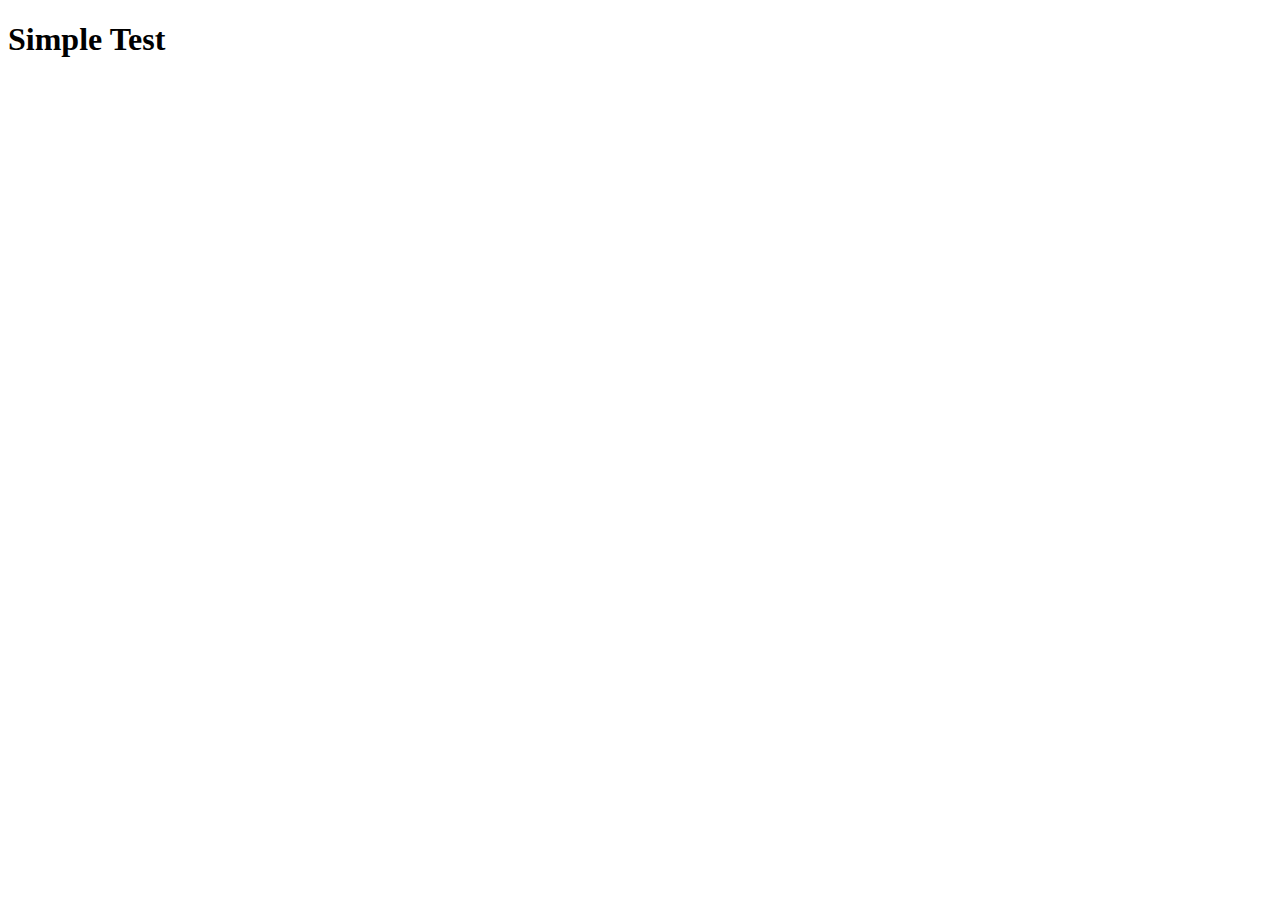
==== index.html @ 871b7805 "first commit test" ====
<!DOCTYPE html>
<html lang="en">

<head>
    <meta charset="UTF-8">
    <meta http-equiv="X-UA-Compatible" content="IE=edge">
    <meta name="viewport" content="width=device-width, initial-scale=1.0">
    <title>Home-Yu-Der Su</title>
</head>

<body>
    <h1>Simple Test</h1>
</body>

</html>
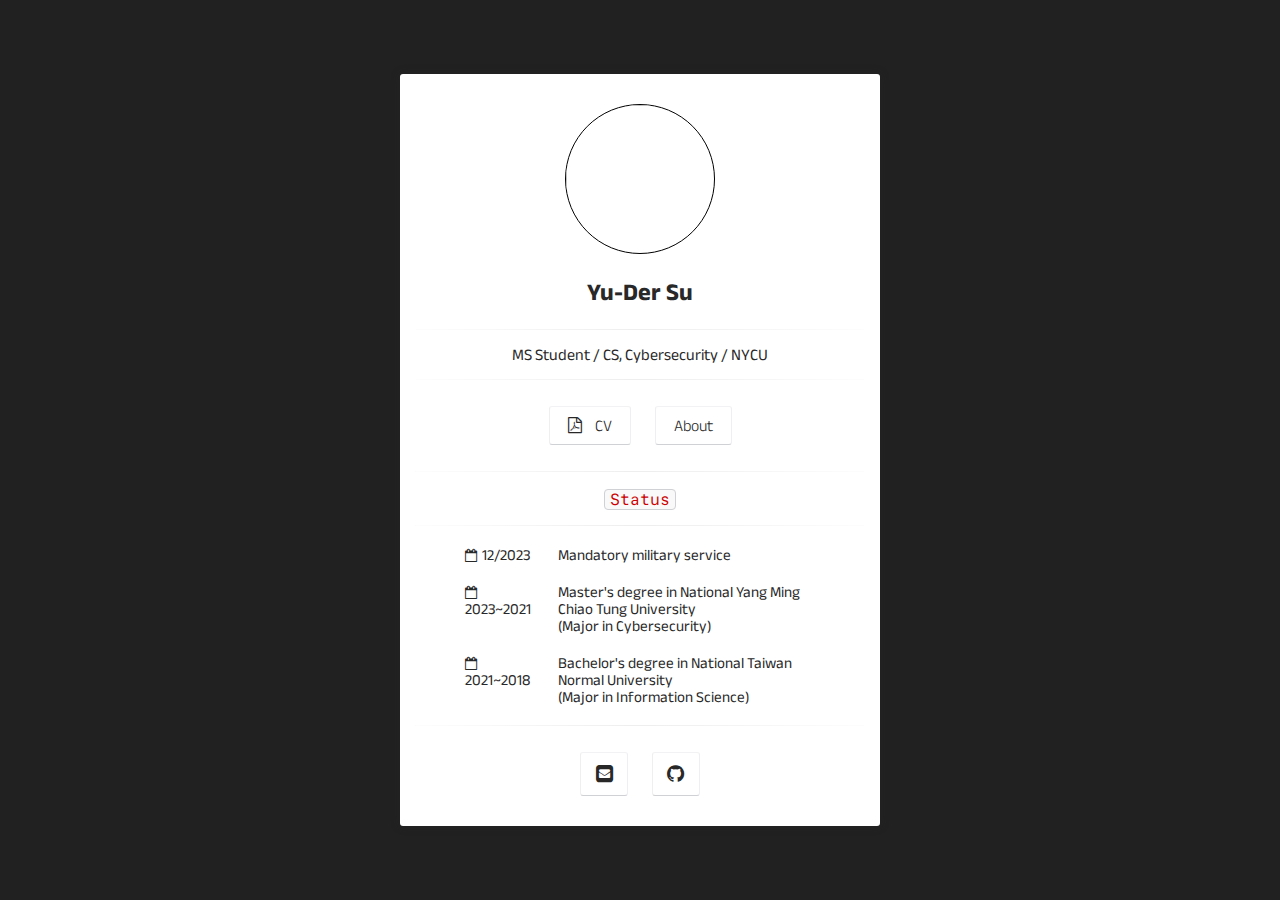
==== commit c71a4a44: "v0.1" ====
--- a/index.html
+++ b/index.html
@@ -1,15 +1,105 @@
 <!DOCTYPE html>
-<html lang="en">
+<html class="js no-touchevents cssanimations csstransitions" style="">
+<head>
+  <meta charset="UTF-8">
+  <meta content="text/html; charset=UTF-8" http-equiv="Content-Type">
+  <meta http-equiv="X-UA-Compatible" content="IE=edge,chrome=1">
+  <title>Yu-Der Su</title>
+  <meta name="description" content="MS Student / CS, Cybersecurity / NYCU">
+  <!-- Handheld --> 
+  <meta name="HandheldFriendly" content="True">
+  <meta name="MobileOptimized" content="320">
+  <meta name="viewport" content="width=device-width, initial-scale=1.0">
+  <!-- CSS --> 
+  <link rel="stylesheet" href="statics/main.css">
+  <link rel="stylesheet" href="https://cdnjs.cloudflare.com/ajax/libs/font-awesome/4.7.0/css/font-awesome.min.css">
+  <!-- Background Image --> 
+  <!-- Post Feature Image --> 
+  <style id="fit-vids-style">.fluid-width-video-wrapper{width:100%;position:relative;padding:0;}.fluid-width-video-wrapper iframe,.fluid-width-video-wrapper object,.fluid-width-video-wrapper embed {position:absolute;top:0;left:0;width:100%;height:100%;}</style>
+  
+</head>
+<body>
+	<header class="header flex" role="banner">
+		<div class="mycontainer home">
+			<div class="row">
+				<a href="https://vbscript055246.github.io/"> <img src="statics/photo.png" class="img-circle zoombtn"> </a> 
+				<h3 class="title">
+					<a class="zoombtn" href="https://vbscript055246.github.io/">
+						<p style="font-size:1.5rem;font-weight:700">Yu-Der Su</p>
+					</a>
+				</h3>
+				<hr class="hr-line">
+				<h3 class="title">
+					<a><p style="font-size:1rem;font-weight:400">MS Student / CS, Cybersecurity / NYCU</p></a>
+				</h3>
+				<hr class="hr-line">
+				<h3 class="title">
+					<a class="btn zoombtn" href="#" id="cv" style="font-size:16px;">
+						<i class="fa fa-file-pdf-o" style="margin-right: 10px;"></i> CV 
+					</a>
+					<a class="btn zoombtn" href="https://vbscript055246.github.io/about" style="font-size:16px;"> About </a> 
+				</h3>
+				<hr class="hr-line">
+				<h3 class="title"> <code style="font-size:1.0rem;font-weight:400;color:#CC0000">Status</code> </h3>
+				<hr class="hr-line">
+				<h3 class="title" style="display:block">
+					<div class="row-home">
+						<div class="col-xs-12 col-sm-3 col-md-3 col-lg-3">
+							<i class="fa fa-calendar-o" aria-hidden="true" style="font-size:13px;margin-right:5px;"></i>12/2023
+						</div>
+						<div class="col-xs-12 col-sm-9 col-md-9 col-lg-9" style="word-wrap: break-word;">
+							Mandatory military service
+						</div>
+					</div>
+					<div class="row-home">
+						<div class="col-xs-12 col-sm-3 col-md-3 col-lg-3">
+							<i class="fa fa-calendar-o" aria-hidden="true" style="font-size:13px;margin-right:5px;"></i>2023~2021
+						</div>
+						<div class="col-xs-12 col-sm-9 col-md-9 col-lg-9" style="word-wrap: break-word;">
+							Master's degree in National Yang Ming Chiao Tung University<br>(Major in Cybersecurity)
+						</div>
+					</div>
+					<div class="row-home">
+						<div class="col-xs-12 col-sm-3 col-md-3 col-lg-3">
+							<i class="fa fa-calendar-o" aria-hidden="true" style="font-size:13px;margin-right:5px;"></i>2021~2018
+						</div>
+						<div class="col-xs-12 col-sm-9 col-md-9 col-lg-9" style="word-wrap: break-word;">
+							Bachelor's degree in National Taiwan Normal University<br>(Major in Information Science)
+						</div>
+					</div>
 
-<head>
-    <meta charset="UTF-8">
-    <meta http-equiv="X-UA-Compatible" content="IE=edge">
-    <meta name="viewport" content="width=device-width, initial-scale=1.0">
-    <title>Home-Yu-Der Su</title>
-</head>
+				</h3>
+				<hr class="hr-line">
+				<h3 class="title" style="font-size:20px;">
+					<a class="social-btn" href="mailto:vbscript055246@gmail.com" target="_blank" rel="noopener noreferrer">
+						<i class="fa fa-fw fa-envelope-square"></i>
+					</a>
+					<a class="social-btn" href="https://github.com/vbscript055246" target="_blank" rel="noopener noreferrer">
+						<i class="fa fa-fw fa-github"></i>
+					</a>
+				</h3>
+			</div>
+		</div>
+	</header>
+	
+	<!-- JS -->
+	<script src="https://code.jquery.com/jquery-1.12.0.min.js"></script>
+	<script src="https://cdnjs.cloudflare.com/ajax/libs/magnific-popup.js/1.1.0/jquery.magnific-popup.min.js"></script>
+	<script src="statics/jquery.dlmenu.min.js"></script>
+	<script src="statics/jquery.goup.min.js"></script>
+	<script src="statics/jquery.fitvid.min.js"></script>
+	<script src="statics/scripts.js"></script>
+	
+	<script type="text/javascript"> 
+		document.getElementById('cv').addEventListener("click", function() {
+			//TODO PDF reader
+		});
+	</script>
 
-<body>
-    <h1>Simple Test</h1>
+	<div style="display: none; position: fixed; width: 40px; height: 40px; background: rgb(255, 255, 255); cursor: pointer; bottom: 10px; right: 20px; border-radius: 0px;" class="goup-container" title="">
+	
+	<div class="goup-arrow" style="width: 0px; height: 0px; margin: 0px auto; padding-top: 13px; border-style: solid; border-width: 0px 10px 10px; border-color: transparent transparent rgb(0, 0, 0);"></div>
+	</div>
 </body>
+</html>
 
-</html>--- a/statics/main.css
+++ b/statics/main.css
@@ -0,0 +1,15 @@
+@import url("https://fonts.googleapis.com/css2?family=Anek+Latin:wght@300;400;500;600;700;800&display=swap");@import url("https://fonts.googleapis.com/css2?family=Titillium+Web&display=swap");@import url("https://fonts.googleapis.com/css2?family=Barlow&display=swap");@import url("https://fonts.googleapis.com/css2?family=Kdam+Thmor+Pro&display=swap");@import url("https://fonts.googleapis.com/css2?family=Bitter&display=swap");/*! normalize.css v4.0.0 | MIT License | github.com/necolas/normalize.css */html{-ms-text-size-adjust:100%;-webkit-text-size-adjust:100%}body{margin:0}article,aside,details,figcaption,figure,footer,header,main,menu,nav,section,summary{display:block}audio,canvas,progress,video{display:inline-block}audio:not([controls]){display:none;height:0}progress{vertical-align:baseline}template,[hidden]{display:none}a{background-color:transparent}a:active,a:hover,a:focus{outline-width:0}abbr[title]{border-bottom:none;text-decoration:underline;text-decoration:underline dotted}b,strong{font-weight:inherit}b,strong{font-weight:bolder}dfn{font-style:italic}h1{font-size:2em;margin:0.67em 0}mark{background-color:#ff0;color:#000}small{font-size:80%}sub,sup{font-size:75%;line-height:0;position:relative;vertical-align:baseline}sub{bottom:-0.25em}sup{top:-0.5em}img{border-style:none}svg:not(:root){overflow:hidden}code,kbd,pre,samp{font-family:monospace, monospace;font-size:1em}figure{margin:0}hr{box-sizing:content-box;height:0;overflow:visible}button,input,select,textarea{font:inherit}optgroup{font-weight:bold}button,input,select{overflow:visible}button,input,select,textarea{margin:0}button,select{text-transform:none}button,[type="button"],[type="reset"],[type="submit"]{cursor:pointer}[disabled]{cursor:default}button,html [type="button"],[type="reset"],[type="submit"]{-webkit-appearance:button}button::-moz-focus-inner,input::-moz-focus-inner{border:0;outline:0;padding:0}button:-moz-focusring,input:-moz-focusring{outline:1px dotted ButtonText}fieldset{border:1px solid #c0c0c0;margin:0 2px;padding:0.35em 0.625em 0.75em}legend{box-sizing:border-box;color:inherit;display:table;max-width:100%;padding:0;white-space:normal}textarea{overflow:auto}[type="checkbox"],[type="radio"]{box-sizing:border-box;padding:0}[type="number"]::-webkit-inner-spin-button,[type="number"]::-webkit-outer-spin-button{height:auto}[type="search"]{-webkit-appearance:textfield}[type="search"]::-webkit-search-cancel-button,[type="search"]::-webkit-search-decoration{-webkit-appearance:none}html,body{margin:0;padding:0;width:100%;height:100%;font-size:100%}body{font-family:"Anek Latin","Barlow","Fira Sans",sans-serif;font-size:14px;font-size:1rem;color:#383838;background-color:#222121;background-position:center center;background-attachment:fixed}@media only screen and (max-width: 30em){body{background-image:none !important;background:#fff}}*{box-sizing:border-box}*::after{box-sizing:border-box}*::before{box-sizing:border-box}.header{position:relative;height:100%;width:100%;background-color:#222121;text-align:left;color:#fff;overflow-y:scroll}@media only screen and (max-width: 30em){.header{display:block !important}}@media only screen and (max-height: 500px){.header{display:block !important}}.header::-webkit-scrollbar{width:0px !important}.flex{display:-webkit-box;display:-webkit-flex;display:-ms-flexbox;display:flex;-webkit-box-flex:0;-webkit-flex:0 1 auto;-ms-flex:0 1 auto;flex:0 1 auto;-webkit-box-orient:horizontal;-webkit-box-direction:normal;-webkit-flex-direction:row;-ms-flex-direction:row;flex-direction:row;-webkit-flex-wrap:wrap;-ms-flex-wrap:wrap;flex-wrap:wrap;-webkit-box-align:center;-webkit-align-items:center;-ms-flex-align:center;align-items:center}.container{width:30rem;max-width:550px;padding-top:30px;padding-bottom:30px;padding-right:15px;padding-left:15px;display:block;margin-left:auto;margin-right:auto;background-color:#fff;color:#282828;z-index:1;border-radius:7px;box-shadow:0 0 10px 0 rgba(40,40,40,0.3);-webkit-transition:.5s;-moz-transition:.5s;-ms-transition:.5s;-o-transition:.5s;transition:.5s}@media only screen and (max-width: 30em){.container{width:90%}}@media only screen and (min-width: 30.05em) and (max-width: 48em){.container{width:85%}}@media only screen and (min-width: 48.1em) and (max-width: 62.5em){.container{width:90%}}.footer{position:relative;text-align:center;vertical-align:middle;color:#222121;width:100%;height:5%}.row{margin-top:15px;text-align:center}.row .title{margin-top:0;margin-bottom:5px}@media only screen and (max-width: 30em){.row{padding:0 1em}}.wrapper{width:75%;max-width:1000px;margin:4rem auto;background:#fff;color:#383838;padding:2em;border-radius:3px;box-shadow:0 0 10px 0 rgba(40,40,40,0.3);-webkit-transition:.5s;-moz-transition:.5s;-ms-transition:.5s;-o-transition:.5s;transition:.5s}@media only screen and (max-width: 30em){.wrapper{width:90%;padding:2em 0;box-shadow:none}}#disqus_thread{width:75%;max-width:850px;margin:-3rem auto 4rem;background:#fff;color:#383838;padding:2em;border-radius:3px;box-shadow:0 0 10px 0 rgba(40,40,40,0.3);-webkit-transition:.5s;-moz-transition:.5s;-ms-transition:.5s;-o-transition:.5s;transition:.5s}@media only screen and (max-width: 30em){#disqus_thread{width:90%;padding:2em 0;box-shadow:none}}.entry-meta{font-size:12px;font-size:.8571428571rem;text-transform:uppercase;color:#d1d1d1;padding-left:0}.entry-meta a{color:#d1d1d1}.entry-meta li{list-style-type:none;display:inline}.entry-meta .tag{display:inline-block;border:1px solid;border-color:rgba(229,230,233,0.5) rgba(223,224,228,0.5) #d0d1d5;-webkit-border-radius:3px;-moz-border-radius:3px;border-radius:3px;text-decoration:none;background-color:#fff;color:#383838;-webkit-transition:.75s;-moz-transition:.75s;-ms-transition:.75s;-o-transition:.75s;transition:.75s;margin:2px 5px}.entry-meta .tag span{float:left;padding:2px 6px}.entry-meta .tag .count{background-color:#d9d9d9;-webkit-border-top-right-radius:3px;-webkit-border-bottom-right-radius:3px;-webkit-border-bottom-left-radius:0;-webkit-border-top-left-radius:0;-moz-border-radius-topright:3px;-moz-border-radius-bottomright:3px;-moz-border-radius-bottomleft:0;-moz-border-radius-topleft:0;border-top-right-radius:3px;border-bottom-right-radius:3px;border-bottom-left-radius:0;border-top-left-radius:0;-webkit-background-clip:padding-box;-moz-background-clip:padding;background-clip:padding-box}.entry-meta .tag:hover{background-color:#d9d9d9;box-shadow:0 0 1px 0 rgba(40,40,40,0.5)}header .entry-meta{display:none}@media only screen and (min-width: 48em){header .entry-meta{display:block}}.entry-title a{text-decoration:none}.entry-tags{display:block;margin-top:1rem;width:70%;float:left;text-align:left}.social-share{display:block;margin-top:1rem;width:30%;float:right;text-align:right}.feature{-webkit-transition:.5s;-moz-transition:.5s;-ms-transition:.5s;-o-transition:.5s;transition:.5s}@media only screen and (max-width: 30em){.feature{background-image:none !important}}@media only screen and (min-width: 30.05em) and (max-width: 48em){.feature{color:white;padding:4em;margin-left:-3rem;margin-right:-3rem;margin-top:-0.4rem;border-radius:3px 3px 0 0;background-color:rgba(0,0,0,0.6);background-blend-mode:multiply;background-position:center center;background-size:auto 100%}}@media only screen and (min-width: 48em){.feature{color:white;padding:4em;margin-left:-3rem;margin-right:-3rem;margin-top:-0.4rem;border-radius:3px 3px 0 0;background-color:rgba(0,0,0,0.6);background-blend-mode:multiply;background-position:center center;background-size:100%}}.content{font-size:14px;font-size:1rem;line-height:1.8571;margin-bottom:26px;margin-bottom:1.8571428571rem;padding:0 1.5rem;-moz-osx-font-smoothing:grayscale;-webkit-font-smoothing:antialiased !important;-moz-font-smoothing:antialiased !important;text-rendering:optimizelegibility !important;text-align:justify}.title{text-align:center;font-weight:bold}.title>p{text-align:center;font-weight:bold}.title>a>p{text-align:center;font-weight:bold}.post-title{text-align:center;font-weight:bold;margin-bottom:3rem}h3.title a{color:#282828;text-decoration:none}.post-list{text-align:left}.post-list ul{list-style:none;padding-left:0}.post-list li{padding:10px 18px;margin:0 10px;text-decoration:none;background:#fff;color:#282828}.post-list li a{font-size:20px;font-size:1.4285714286rem;text-decoration:none;color:#282828;font-weight:bolder}.post-list li a:hover{color:#c00}.post-list li p{font-weight:lighter;font-size:16px;font-size:1.1428571429rem}blockquote{font-style:italic;border-left:8px solid #444;padding-left:20px;margin:0}@media only screen and (min-width: 48em){blockquote{margin-left:-28px}}figcaption{padding-top:10px;font-size:14px;font-size:1rem;line-height:1.8571;color:#8c8b8b}a{transition:color .4s;color:#282828}a:link{color:#282828}a:visited{color:#383838}a:hover{color:#c00}a:active{transition:color .3s;color:#85144b}pre,code{font-family:"SF Mono";overflow-x:auto}p code,li code,p pre,li pre{font-size:11px;font-size:.7857142857rem;line-height:2.3636;background-color:#e8e8e8;border:1px solid #d0d1d5;-webkit-border-radius:4px;-moz-border-radius:4px;border-radius:4px;margin:0 2px;padding:0 5px}li .highlight code,li .highlight pre{background-color:transparent;border:0}table{width:100%}.notice{margin-top:1.5em;padding:.5em 1em;text-indent:0;font-size:14px;font-size:1rem;background-color:#e8e8e8;border:1px solid #bbb;-webkit-border-radius:3px;-moz-border-radius:3px;border-radius:3px}dt{font-weight:bolder}.social-btn,.btn{display:inline-block;border:1px solid;border-color:rgba(229,230,233,0.5) rgba(223,224,228,0.5) #d0d1d5;border-radius:3px;text-decoration:none;background:#fff;color:#282828}.social-btn:hover,.btn:hover{box-shadow:0 0 1px 0 rgba(40,40,40,0.5);color:#c00}.social-btn{padding:10px;margin:10px}.btn{font-size:14px;padding:10px 18px;font-size:14px;font-size:1rem;margin:4px auto}.btn.btn-success{background-color:#5CB85C;color:#fff;border-color:#5CB85C}.btn.btn-success:visited{color:#fff}.btn.btn-success:hover{background-color:#fff;color:#5CB85C}.btn.btn-warning{background-color:#DD8238;color:#fff;border-color:#DD8238}.btn.btn-warning:visited{color:#fff}.btn.btn-warning:hover{background-color:#fff;color:#DD8238}.btn.btn-danger{background-color:#C64537;color:#fff;border-color:#C64537}.btn.btn-danger:visited{color:#fff}.btn.btn-danger:hover{background-color:#fff;color:#C64537}.btn.btn-info{background-color:#308CBC;color:#fff;border-color:#308CBC}.btn.btn-info:visited{color:#fff}.btn.btn-info:hover{background-color:#fff;color:#308CBC}.title .btn{margin:10px;font-size:16px;font-size:1.1428571429rem;font-weight:300}.post-list .btn{font-size:14px;font-size:1rem}hr{border:0;height:1px;opacity:.8;margin:1em 0;background-image:-webkit-linear-gradient(left, #f0f0f0, #8c8b8b, #f0f0f0);background-image:-moz-linear-gradient(left, #f0f0f0, #8c8b8b, #f0f0f0);background-image:-ms-linear-gradient(left, #f0f0f0, #8c8b8b, #f0f0f0);background-image:-o-linear-gradient(left, #f0f0f0, #8c8b8b, #f0f0f0)}hr.hr-line{border:0;height:1px;opacity:.15;margin:1em 0;background-image:-webkit-linear-gradient(left, #f0f0f0, #8c8b8b, #f0f0f0);background-image:-moz-linear-gradient(left, #f0f0f0, #8c8b8b, #f0f0f0);background-image:-ms-linear-gradient(left, #f0f0f0, #8c8b8b, #f0f0f0);background-image:-o-linear-gradient(left, #f0f0f0, #8c8b8b, #f0f0f0)}img{display:block;max-width:100%;width:auto;height:auto;vertical-align:middle;margin-left:auto;margin-right:auto;border:0;-ms-interpolation-mode:bicubic;image-rendering:optimizeQuality}.img-circle{border-radius:50%;border:1px solid #000;height:150px;width:150px}.author-photo{margin-top:20px;border-radius:50%;border:1px solid #fff;height:150px;width:150px}.image-right{float:right;margin-left:1em;margin-top:0}figure{margin:0;padding-top:10px;padding-bottom:10px;*zoom:1}figure:before,figure:after{display:table;content:"";line-height:0}figure:after{clear:both}figure img{margin-bottom:10px;-webkit-border-radius:4px;-moz-border-radius:4px;border-radius:4px}@media only screen and (min-width: 62.5em){figure.half img{width:calc(50% - 4px);float:left;margin-left:1px;margin-right:1px}figure.half figcaption{clear:left}}@media only screen and (min-width: 62.5em){figure.third img{width:calc(33.3% - 6px);float:left;margin-left:1px;margin-right:1px}figure.third figcaption{clear:left}}svg:not(:root){overflow:hidden}kbd{display:inline-block;margin:0 1px;padding:1px 8px;font-size:10px;font-size:.7142857143rem;font-weight:bold;color:#555;vertical-align:middle;background-color:#fcfcfc;border:solid 1px #ccc;border-bottom-color:#bbb;border-radius:3px;box-shadow:inset 0 -1px 0 #bbb}.goup-container{border-radius:3px !important;border-color:rgba(229,230,233,0.5) rgba(223,224,228,0.5) #d0d1d5 !important;border:1px solid}@media only screen and (max-width: 30em){.goup-container{display:none !important}}.goup-arrow{border-color:transparent transparent #383838 !important}.reading-time{text-align:center;font-weight:300;margin-bottom:10px}pre.highlight{padding:1em}.highlight{background-color:#252522;font-family:"SF Mono";font-size:11.5px;font-size:.8214285714rem;line-height:2.2609;margin-bottom:26px;margin-bottom:1.8571428571rem;color:#f8f8f2;border-radius:3px}.highlight pre{position:relative;margin:0;padding:1em}.highlight .lineno{padding-right:24px;color:#c8c7be}.highlight .hll{background-color:#49483e}.highlight .c{color:#80B05A}.highlight .err{color:#960050;background-color:#1e0010}.highlight .k{color:#66d9ef}.highlight .l{color:#ae81ff}.highlight .n{color:#f8f8f2}.highlight .o{color:#f92672}.highlight .p{color:#f8f8f2}.highlight .cm{color:#80B05A}.highlight .cp{color:#75715e}.highlight .c1{color:#80B05A}.highlight .cs{color:#75715e}.highlight .ge{font-style:italic}.highlight .gs{font-weight:bold}.highlight .kc{color:#66d9ef}.highlight .kd{color:#66d9ef}.highlight .kn{color:#f92672}.highlight .kp{color:#66d9ef}.highlight .kr{color:#66d9ef}.highlight .kt{color:#66d9ef}.highlight .ld{color:#e6db74}.highlight .m{color:#ae81ff}.highlight .s{color:#e6db74}.highlight .na{color:#a6e22e}.highlight .nb{color:#f8f8f2}.highlight .nc{color:#a6e22e}.highlight .no{color:#66d9ef}.highlight .nd{color:#a6e22e}.highlight .ni{color:#f8f8f2}.highlight .ne{color:#a6e22e}.highlight .nf{color:#a6e22e}.highlight .nl{color:#f8f8f2}.highlight .nn{color:#f8f8f2}.highlight .nx{color:#a6e22e}.highlight .py{color:#f8f8f2}.highlight .nt{color:#f92672}.highlight .nv{color:#f8f8f2}.highlight .ow{color:#f92672}.highlight .w{color:#f8f8f2}.highlight .mf{color:#ae81ff}.highlight .mh{color:#ae81ff}.highlight .mi{color:#ae81ff}.highlight .mo{color:#ae81ff}.highlight .sb{color:#e6db74}.highlight .sc{color:#e6db74}.highlight .sd{color:#e6db74}.highlight .s2{color:#e6db74}.highlight .se{color:#ae81ff}.highlight .sh{color:#e6db74}.highlight .si{color:#e6db74}.highlight .sx{color:#e6db74}.highlight .sr{color:#e6db74}.highlight .s1{color:#e6db74}.highlight .ss{color:#e6db74}.highlight .bp{color:#f8f8f2}.highlight .vc{color:#f8f8f2}.highlight .vg{color:#f8f8f2}.highlight .vi{color:#f8f8f2}.highlight .il{color:#ae81ff}.dl-menuwrapper{position:sticky;height:0;top:5px;left:100%;width:fit-content;margin:0 5px;z-index:1000;-webkit-border-top-right-radius:6px;-webkit-border-bottom-right-radius:6px;-webkit-border-bottom-left-radius:6px;-webkit-border-top-left-radius:6px;-moz-border-radius-topright:6px;-moz-border-radius-bottomright:6px;-moz-border-radius-bottomleft:6px;-moz-border-radius-topleft:6px;border-top-right-radius:6px;border-bottom-right-radius:6px;border-bottom-left-radius:6px;border-top-left-radius:6px;-webkit-background-clip:padding-box;-moz-background-clip:padding;background-clip:padding-box}.dl-menuwrapper button{top:0;left:0;background:#222121;border:none;width:43px;height:45px;text-indent:-900em;overflow:hidden;position:relative;cursor:pointer;outline:none;-webkit-border-top-right-radius:6px;-webkit-border-bottom-right-radius:6px;-webkit-border-bottom-left-radius:6px;-webkit-border-top-left-radius:6px;-moz-border-radius-topright:6px;-moz-border-radius-bottomright:6px;-moz-border-radius-bottomleft:6px;-moz-border-radius-topleft:6px;border-top-right-radius:6px;border-bottom-right-radius:6px;border-bottom-left-radius:6px;border-top-left-radius:6px;-webkit-background-clip:padding-box;-moz-background-clip:padding;background-clip:padding-box;opacity:0.6}@media only screen and (min-width: 48em){.dl-menuwrapper button{-webkit-border-top-right-radius:6px;-webkit-border-bottom-right-radius:6px;-webkit-border-bottom-left-radius:6px;-webkit-border-top-left-radius:6px;-moz-border-radius-topright:6px;-moz-border-radius-bottomright:6px;-moz-border-radius-bottomleft:6px;-moz-border-radius-topleft:6px;border-top-right-radius:6px;border-bottom-right-radius:6px;border-bottom-left-radius:6px;border-top-left-radius:6px;-webkit-background-clip:padding-box;-moz-background-clip:padding;background-clip:padding-box}}.dl-menuwrapper button:hover,.dl-menuwrapper button.dl-active,.dl-menuwrapper ul{background:#aaa}.dl-menuwrapper button:after{content:'';position:absolute;width:68%;height:5px;background:#fff;top:10px;left:16%;box-shadow:0 10px 0 #fff,0 20px 0 #fff}.dl-menuwrapper button.dl-active{display:none}.dl-menuwrapper ul{padding:0;list-style:none;-webkit-transform-style:preserve-3d;-moz-transform-style:preserve-3d;transform-style:preserve-3d}.dl-menuwrapper li{list-style:none !important;position:relative}.dl-menuwrapper li h4{margin:0;padding:15px 20px 0;color:rgba(255,255,255,0.9)}.dl-menuwrapper li p{margin:0;padding:15px 20px;font-size:14px;font-size:1rem;color:rgba(255,255,255,0.8);font-weight:300}.dl-menuwrapper li p a{display:inline;padding:0;font-size:14px;font-size:1rem}.dl-menuwrapper li i{display:inline-block}.dl-menuwrapper li a{display:block;position:relative;padding:3px 10px;font-size:14px;font-size:1rem;font-weight:400;color:#fff;outline:none;text-decoration:none}.dl-menuwrapper li.dl-back>a{padding-left:30px;background:rgba(122,122,122,0.2)}.dl-menuwrapper li.dl-back:after,.dl-menuwrapper li>a:not(:only-child):after{position:absolute;top:0;line-height:40px;font-family:'fontawesome';color:#fff;speak:none;-webkit-font-smoothing:antialiased;content:"\f105"}.dl-menuwrapper li.dl-back:after{left:10px;color:rgba(212,204,198,0.5);-webkit-transform:rotate(180deg);-moz-transform:rotate(180deg);transform:rotate(180deg)}.dl-menuwrapper li>a:after{right:10px;color:rgba(0,0,0,0.15)}.dl-menuwrapper .dl-menu{margin:0;position:sticky;width:100%;overflow-y:auto;opacity:0;pointer-events:none;box-shadow:0 6px 12px rgba(0,0,0,0.2);-webkit-backface-visibility:hidden;-moz-backface-visibility:hidden;backface-visibility:hidden}@media only screen and (min-width: 48em){.dl-menuwrapper .dl-menu{-webkit-border-top-right-radius:6px;-webkit-border-bottom-right-radius:6px;-webkit-border-bottom-left-radius:6px;-webkit-border-top-left-radius:6px;-moz-border-radius-topright:6px;-moz-border-radius-bottomright:6px;-moz-border-radius-bottomleft:6px;-moz-border-radius-topleft:6px;border-top-right-radius:6px;border-bottom-right-radius:6px;border-bottom-left-radius:6px;border-top-left-radius:6px;-webkit-background-clip:padding-box;-moz-background-clip:padding;background-clip:padding-box;max-height:650px}}.dl-menuwrapper .dl-menu.dl-menuopen{opacity:1;pointer-events:auto;-webkit-transform:translateY(0px);-moz-transform:translateY(0px);transform:translateY(0px);-webkit-border-top-right-radius:6px;-webkit-border-bottom-right-radius:6px;-webkit-border-bottom-left-radius:6px;-webkit-border-top-left-radius:6px;-moz-border-radius-topright:6px;-moz-border-radius-bottomright:6px;-moz-border-radius-bottomleft:6px;-moz-border-radius-topleft:6px;border-top-right-radius:6px;border-bottom-right-radius:6px;border-bottom-left-radius:6px;border-top-left-radius:6px;-webkit-background-clip:padding-box;-moz-background-clip:padding;background-clip:padding-box}.dl-menuwrapper .dl-submenu{-webkit-border-radius:3px;-moz-border-radius:3px;border-radius:3px;box-shadow:0 12px 24px rgba(0,0,0,0.4)}.dl-menuwrapper .dl-submenu .btn{margin-bottom:0}.dl-menuwrapper li .dl-submenu{display:none}.dl-menu.dl-subview li,.dl-menu.dl-subview li.dl-subviewopen>a,.dl-menu.dl-subview li.dl-subview>a{display:none}.dl-menu.dl-subview li.dl-subview,.dl-menu.dl-subview li.dl-subview .dl-submenu,.dl-menu.dl-subview li.dl-subviewopen,.dl-menu.dl-subview li.dl-subviewopen>.dl-submenu,.dl-menu.dl-subview li.dl-subviewopen>.dl-submenu>li{display:block}.no-touchevents .dl-menuwrapper li a:hover{background:rgba(255,248,213,0.1)}.no-js .dl-trigger{display:none}.no-js .dl-menuwrapper{position:initial}@media only screen and (min-width: 48em){.no-js .dl-menuwrapper{position:absolute}}.no-js .dl-menuwrapper .dl-menu{position:relative;opacity:1;pointer-events:auto;-webkit-transform:none;-moz-transform:none;transform:none}.no-js .dl-menuwrapper li .dl-submenu{display:block}.no-js .dl-menuwrapper li.dl-back{display:none}.no-js .dl-menuwrapper li>a:not(:only-child){background:rgba(0,0,0,0.1)}.no-js .dl-menuwrapper li>a:not(:only-child):after{content:''}.no-js .dl-menu{max-height:100%}.no-js .dl-menu li{display:block}.dl-menuwrapper button:hover,.dl-menuwrapper button.dl-active,.dl-menuwrapper ul{background:#000000c1}.dl-menu li{display:none}.dl-menuopen li{display:block}@font-face{font-family:'Fira Sans';src:url("../fonts/FiraSans/eot/FiraSans-Light.eot");src:local("Fira Sans Light"),url("../fonts/FiraSans/eot/FiraSans-Light.eot") format("embedded-opentype"),url("../fonts/FiraSans/woff/FiraSans-Light.woff") format("woff"),url("../fonts/FiraSans/woff2/FiraSans-Light.woff2") format("woff2"),url("../fonts/FiraSans/ttf/FiraSans-Light.ttf") format("truetype");font-weight:300;font-style:normal}@font-face{font-family:'Fira Sans';src:url("../fonts/FiraSans/eot/FiraSans-LightItalic.eot");src:local("Fira Sans Light Italic"),url("../fonts/FiraSans/eot/FiraSans-LightItalic.eot") format("embedded-opentype"),url("../fonts/FiraSans/woff/FiraSans-LightItalic.woff") format("woff"),url("../fonts/FiraSans/woff2/FiraSans-LightItalic.woff2") format("woff2"),url("../fonts/FiraSans/ttf/FiraSans-LightItalic.ttf") format("truetype");font-weight:300;font-style:italic}@font-face{font-family:'Fira Sans';src:url("../fonts/FiraSans/eot/FiraSans-Regular.eot");src:local("Fira Sans Regular"),url("../fonts/FiraSans/eot/FiraSans-Regular.eot") format("embedded-opentype"),url("../fonts/FiraSans/woff/FiraSans-Regular.woff") format("woff"),url("../fonts/FiraSans/woff2/FiraSans-Regular.woff2") format("woff2"),url("../fonts/FiraSans/ttf/FiraSans-Regular.ttf") format("truetype");font-weight:400;font-style:normal}@font-face{font-family:'Fira Sans';src:url("../fonts/FiraSans/eot/FiraSans-Italic.eot");src:local("Fira Sans Regular Italic"),url("../fonts/FiraSans/eot/FiraSans-Italic.eot") format("embedded-opentype"),url("../fonts/FiraSans/woff/FiraSans-Italic.woff") format("woff"),url("../fonts/FiraSans/woff2/FiraSans-Italic.woff2") format("woff2"),url("../fonts/FiraSans/ttf/FiraSans-Italic.ttf") format("truetype");font-weight:400;font-style:italic}@font-face{font-family:'Fira Sans';src:url("../fonts/FiraSans/eot/FiraSans-Medium.eot");src:local("Fira Sans Medium"),url("../fonts/FiraSans/eot/FiraSans-Medium.eot") format("embedded-opentype"),url("../fonts/FiraSans/woff/FiraSans-Medium.woff") format("woff"),url("../fonts/FiraSans/woff2/FiraSans-Medium.woff2") format("woff2"),url("../fonts/FiraSans/ttf/FiraSans-Medium.ttf") format("truetype");font-weight:500;font-style:normal}@font-face{font-family:'Fira Sans';src:url("../fonts/FiraSans/eot/FiraSans-MediumItalic.eot");src:local("Fira Sans Medium Italic"),url("../fonts/FiraSans/eot/FiraSans-MediumItalic.eot") format("embedded-opentype"),url("../fonts/FiraSans/woff/FiraSans-MediumItalic.woff") format("woff"),url("../fonts/FiraSans/woff2/FiraSans-MediumItalic.woff2") format("woff2"),url("../fonts/FiraSans/ttf/FiraSans-MediumItalic.ttf") format("truetype");font-weight:500;font-style:italic}@font-face{font-family:'Fira Sans';src:url("../fonts/FiraSans/eot/FiraSans-Bold.eot");src:local("Fira Sans Bold"),url("../fonts/FiraSans/eot/FiraSans-Bold.eot") format("embedded-opentype"),url("../fonts/FiraSans/woff/FiraSans-Bold.woff") format("woff"),url("../fonts/FiraSans/woff2/FiraSans-Bold.woff2") format("woff2"),url("../fonts/FiraSans/ttf/FiraSans-Bold.ttf") format("truetype");font-weight:600;font-style:normal}@font-face{font-family:'Fira Sans';src:url("../fonts/FiraSans/eot/FiraSans-BoldItalic.eot");src:local("Fira Sans Bold Italic"),url("../fonts/FiraSans/eot/FiraSans-BoldItalic.eot") format("embedded-opentype"),url("../fonts/FiraSans/woff/FiraSans-BoldItalic.woff") format("woff"),url("../fonts/FiraSans/woff2/FiraSans-BoldItalic.woff2") format("woff2"),url("../fonts/FiraSans/ttf/FiraSans-BoldItalic.ttf") format("truetype");font-weight:600;font-style:italic}@font-face{font-family:'SF Mono';src:url("../fonts/SFMono/SF-Mono-Regular.otf")}@font-face{font-family:'Inconsolata';font-style:normal;font-weight:400;src:local("Inconsolata"),url(https://fonts.gstatic.com/s/inconsolata/v12/BjAYBlHtW3CJxDcjzrnZCCYE0-AqJ3nfInTTiDXDjU4.woff2) format("woff2");unicode-range:U+0100-024F,U+1E00-1EFF,U+20A0-20AB,U+20AD-20CF,U+2C60-2C7F,U+A720-A7FF}@font-face{font-family:'Inconsolata';font-style:normal;font-weight:400;src:local("Inconsolata"),url(https://fonts.gstatic.com/s/inconsolata/v12/BjAYBlHtW3CJxDcjzrnZCI4P5ICox8Kq3LLUNMylGO4.woff2) format("woff2");unicode-range:U+0000-00FF,U+0131,U+0152-0153,U+02C6,U+02DA,U+02DC,U+2000-206F,U+2074,U+20AC,U+2212,U+2215,U+E0FF,U+EFFD,U+F000}@font-face{font-family:'Inconsolata';font-style:normal;font-weight:700;src:local("Inconsolata Bold"),local("Inconsolata-Bold"),url(https://fonts.gstatic.com/s/inconsolata/v12/AIed271kqQlcIRSOnQH0yejkDdvhIIFj_YMdgqpnSB0.woff2) format("woff2");unicode-range:U+0100-024F,U+1E00-1EFF,U+20A0-20AB,U+20AD-20CF,U+2C60-2C7F,U+A720-A7FF}@font-face{font-family:'Inconsolata';font-style:normal;font-weight:700;src:local("Inconsolata Bold"),local("Inconsolata-Bold"),url(https://fonts.gstatic.com/s/inconsolata/v12/AIed271kqQlcIRSOnQH0yYlIZu-HDpmDIZMigmsroc4.woff2) format("woff2");unicode-range:U+0000-00FF,U+0131,U+0152-0153,U+02C6,U+02DA,U+02DC,U+2000-206F,U+2074,U+20AC,U+2212,U+2215,U+E0FF,U+EFFD,U+F000}/*!
+ *  Font Awesome 4.7.0 by @davegandy - http://fontawesome.io - @fontawesome
+ *  License - http://fontawesome.io/license (Font: SIL OFL 1.1, CSS: MIT License)
+ */@font-face{font-family:'FontAwesome';src:url("../fonts/FontAwesome//fontawesome-webfont.eot?v=4.7.0");src:url("../fonts/FontAwesome//fontawesome-webfont.eot?#iefix&v=4.7.0") format("embedded-opentype"),url("../fonts/FontAwesome//fontawesome-webfont.woff2?v=4.7.0") format("woff2"),url("../fonts/FontAwesome//fontawesome-webfont.woff?v=4.7.0") format("woff"),url("../fonts/FontAwesome//fontawesome-webfont.ttf?v=4.7.0") format("truetype"),url("../fonts/FontAwesome//fontawesome-webfont.svg?v=4.7.0#fontawesomeregular") format("svg");font-weight:normal;font-style:normal}.fa{display:inline-block;font:normal normal normal 14px/1 FontAwesome;font-size:inherit;text-rendering:auto;-webkit-font-smoothing:antialiased;-moz-osx-font-smoothing:grayscale}.fa-lg{font-size:1.3333333333em;line-height:.75em;vertical-align:-15%}.fa-2x{font-size:2em}.fa-3x{font-size:3em}.fa-4x{font-size:4em}.fa-5x{font-size:5em}.fa-fw{width:1.2857142857em;text-align:center}.fa-ul{padding-left:0;margin-left:2.1428571429em;list-style-type:none}.fa-ul>li{position:relative}.fa-li{position:absolute;left:-2.1428571429em;width:2.1428571429em;top:.1428571429em;text-align:center}.fa-li.fa-lg{left:-1.8571428571em}.fa-border{padding:.2em .25em .15em;border:solid 0.08em #eee;border-radius:.1em}.fa-pull-left{float:left}.fa-pull-right{float:right}.fa.fa-pull-left{margin-right:.3em}.fa.fa-pull-right{margin-left:.3em}.pull-right{float:right}.pull-left{float:left}.fa.pull-left{margin-right:.3em}.fa.pull-right{margin-left:.3em}.fa-spin{-webkit-animation:fa-spin 2s infinite linear;animation:fa-spin 2s infinite linear}.fa-pulse{-webkit-animation:fa-spin 1s infinite steps(8);animation:fa-spin 1s infinite steps(8)}@-webkit-keyframes fa-spin{0%{-webkit-transform:rotate(0deg);transform:rotate(0deg)}100%{-webkit-transform:rotate(359deg);transform:rotate(359deg)}}@keyframes fa-spin{0%{-webkit-transform:rotate(0deg);transform:rotate(0deg)}100%{-webkit-transform:rotate(359deg);transform:rotate(359deg)}}.fa-rotate-90{-ms-filter:"progid:DXImageTransform.Microsoft.BasicImage(rotation=1)";-webkit-transform:rotate(90deg);-ms-transform:rotate(90deg);transform:rotate(90deg)}.fa-rotate-180{-ms-filter:"progid:DXImageTransform.Microsoft.BasicImage(rotation=2)";-webkit-transform:rotate(180deg);-ms-transform:rotate(180deg);transform:rotate(180deg)}.fa-rotate-270{-ms-filter:"progid:DXImageTransform.Microsoft.BasicImage(rotation=3)";-webkit-transform:rotate(270deg);-ms-transform:rotate(270deg);transform:rotate(270deg)}.fa-flip-horizontal{-ms-filter:"progid:DXImageTransform.Microsoft.BasicImage(rotation=0, mirror=1)";-webkit-transform:scale(-1, 1);-ms-transform:scale(-1, 1);transform:scale(-1, 1)}.fa-flip-vertical{-ms-filter:"progid:DXImageTransform.Microsoft.BasicImage(rotation=2, mirror=1)";-webkit-transform:scale(1, -1);-ms-transform:scale(1, -1);transform:scale(1, -1)}:root .fa-rotate-90,:root .fa-rotate-180,:root .fa-rotate-270,:root .fa-flip-horizontal,:root .fa-flip-vertical{filter:none}.fa-stack{position:relative;display:inline-block;width:2em;height:2em;line-height:2em;vertical-align:middle}.fa-stack-1x,.fa-stack-2x{position:absolute;left:0;width:100%;text-align:center}.fa-stack-1x{line-height:inherit}.fa-stack-2x{font-size:2em}.fa-inverse{color:#fff}.fa-glass:before{content:""}.fa-music:before{content:""}.fa-search:before{content:""}.fa-envelope-o:before{content:""}.fa-heart:before{content:""}.fa-star:before{content:""}.fa-star-o:before{content:""}.fa-user:before{content:""}.fa-film:before{content:""}.fa-th-large:before{content:""}.fa-th:before{content:""}.fa-th-list:before{content:""}.fa-check:before{content:""}.fa-remove:before,.fa-close:before,.fa-times:before{content:""}.fa-search-plus:before{content:""}.fa-search-minus:before{content:""}.fa-power-off:before{content:""}.fa-signal:before{content:""}.fa-gear:before,.fa-cog:before{content:""}.fa-trash-o:before{content:""}.fa-home:before{content:""}.fa-file-o:before{content:""}.fa-clock-o:before{content:""}.fa-road:before{content:""}.fa-download:before{content:""}.fa-arrow-circle-o-down:before{content:""}.fa-arrow-circle-o-up:before{content:""}.fa-inbox:before{content:""}.fa-play-circle-o:before{content:""}.fa-rotate-right:before,.fa-repeat:before{content:""}.fa-refresh:before{content:""}.fa-list-alt:before{content:""}.fa-lock:before{content:""}.fa-flag:before{content:""}.fa-headphones:before{content:""}.fa-volume-off:before{content:""}.fa-volume-down:before{content:""}.fa-volume-up:before{content:""}.fa-qrcode:before{content:""}.fa-barcode:before{content:""}.fa-tag:before{content:""}.fa-tags:before{content:""}.fa-book:before{content:""}.fa-bookmark:before{content:""}.fa-print:before{content:""}.fa-camera:before{content:""}.fa-font:before{content:""}.fa-bold:before{content:""}.fa-italic:before{content:""}.fa-text-height:before{content:""}.fa-text-width:before{content:""}.fa-align-left:before{content:""}.fa-align-center:before{content:""}.fa-align-right:before{content:""}.fa-align-justify:before{content:""}.fa-list:before{content:""}.fa-dedent:before,.fa-outdent:before{content:""}.fa-indent:before{content:""}.fa-video-camera:before{content:""}.fa-photo:before,.fa-image:before,.fa-picture-o:before{content:""}.fa-pencil:before{content:""}.fa-map-marker:before{content:""}.fa-adjust:before{content:""}.fa-tint:before{content:""}.fa-edit:before,.fa-pencil-square-o:before{content:""}.fa-share-square-o:before{content:""}.fa-check-square-o:before{content:""}.fa-arrows:before{content:""}.fa-step-backward:before{content:""}.fa-fast-backward:before{content:""}.fa-backward:before{content:""}.fa-play:before{content:""}.fa-pause:before{content:""}.fa-stop:before{content:""}.fa-forward:before{content:""}.fa-fast-forward:before{content:""}.fa-step-forward:before{content:""}.fa-eject:before{content:""}.fa-chevron-left:before{content:""}.fa-chevron-right:before{content:""}.fa-plus-circle:before{content:""}.fa-minus-circle:before{content:""}.fa-times-circle:before{content:""}.fa-check-circle:before{content:""}.fa-question-circle:before{content:""}.fa-info-circle:before{content:""}.fa-crosshairs:before{content:""}.fa-times-circle-o:before{content:""}.fa-check-circle-o:before{content:""}.fa-ban:before{content:""}.fa-arrow-left:before{content:""}.fa-arrow-right:before{content:""}.fa-arrow-up:before{content:""}.fa-arrow-down:before{content:""}.fa-mail-forward:before,.fa-share:before{content:""}.fa-expand:before{content:""}.fa-compress:before{content:""}.fa-plus:before{content:""}.fa-minus:before{content:""}.fa-asterisk:before{content:""}.fa-exclamation-circle:before{content:""}.fa-gift:before{content:""}.fa-leaf:before{content:""}.fa-fire:before{content:""}.fa-eye:before{content:""}.fa-eye-slash:before{content:""}.fa-warning:before,.fa-exclamation-triangle:before{content:""}.fa-plane:before{content:""}.fa-calendar:before{content:""}.fa-random:before{content:""}.fa-comment:before{content:""}.fa-magnet:before{content:""}.fa-chevron-up:before{content:""}.fa-chevron-down:before{content:""}.fa-retweet:before{content:""}.fa-shopping-cart:before{content:""}.fa-folder:before{content:""}.fa-folder-open:before{content:""}.fa-arrows-v:before{content:""}.fa-arrows-h:before{content:""}.fa-bar-chart-o:before,.fa-bar-chart:before{content:""}.fa-twitter-square:before{content:""}.fa-facebook-square:before{content:""}.fa-camera-retro:before{content:""}.fa-key:before{content:""}.fa-gears:before,.fa-cogs:before{content:""}.fa-comments:before{content:""}.fa-thumbs-o-up:before{content:""}.fa-thumbs-o-down:before{content:""}.fa-star-half:before{content:""}.fa-heart-o:before{content:""}.fa-sign-out:before{content:""}.fa-linkedin-square:before{content:""}.fa-thumb-tack:before{content:""}.fa-external-link:before{content:""}.fa-sign-in:before{content:""}.fa-trophy:before{content:""}.fa-github-square:before{content:""}.fa-upload:before{content:""}.fa-lemon-o:before{content:""}.fa-phone:before{content:""}.fa-square-o:before{content:""}.fa-bookmark-o:before{content:""}.fa-phone-square:before{content:""}.fa-twitter:before{content:""}.fa-facebook-f:before,.fa-facebook:before{content:""}.fa-github:before{content:""}.fa-unlock:before{content:""}.fa-credit-card:before{content:""}.fa-feed:before,.fa-rss:before{content:""}.fa-hdd-o:before{content:""}.fa-bullhorn:before{content:""}.fa-bell:before{content:""}.fa-certificate:before{content:""}.fa-hand-o-right:before{content:""}.fa-hand-o-left:before{content:""}.fa-hand-o-up:before{content:""}.fa-hand-o-down:before{content:""}.fa-arrow-circle-left:before{content:""}.fa-arrow-circle-right:before{content:""}.fa-arrow-circle-up:before{content:""}.fa-arrow-circle-down:before{content:""}.fa-globe:before{content:""}.fa-wrench:before{content:""}.fa-tasks:before{content:""}.fa-filter:before{content:""}.fa-briefcase:before{content:""}.fa-arrows-alt:before{content:""}.fa-group:before,.fa-users:before{content:""}.fa-chain:before,.fa-link:before{content:""}.fa-cloud:before{content:""}.fa-flask:before{content:""}.fa-cut:before,.fa-scissors:before{content:""}.fa-copy:before,.fa-files-o:before{content:""}.fa-paperclip:before{content:""}.fa-save:before,.fa-floppy-o:before{content:""}.fa-square:before{content:""}.fa-navicon:before,.fa-reorder:before,.fa-bars:before{content:""}.fa-list-ul:before{content:""}.fa-list-ol:before{content:""}.fa-strikethrough:before{content:""}.fa-underline:before{content:""}.fa-table:before{content:""}.fa-magic:before{content:""}.fa-truck:before{content:""}.fa-pinterest:before{content:""}.fa-pinterest-square:before{content:""}.fa-google-plus-square:before{content:""}.fa-google-plus:before{content:""}.fa-money:before{content:""}.fa-caret-down:before{content:""}.fa-caret-up:before{content:""}.fa-caret-left:before{content:""}.fa-caret-right:before{content:""}.fa-columns:before{content:""}.fa-unsorted:before,.fa-sort:before{content:""}.fa-sort-down:before,.fa-sort-desc:before{content:""}.fa-sort-up:before,.fa-sort-asc:before{content:""}.fa-envelope:before{content:""}.fa-linkedin:before{content:""}.fa-rotate-left:before,.fa-undo:before{content:""}.fa-legal:before,.fa-gavel:before{content:""}.fa-dashboard:before,.fa-tachometer:before{content:""}.fa-comment-o:before{content:""}.fa-comments-o:before{content:""}.fa-flash:before,.fa-bolt:before{content:""}.fa-sitemap:before{content:""}.fa-umbrella:before{content:""}.fa-paste:before,.fa-clipboard:before{content:""}.fa-lightbulb-o:before{content:""}.fa-exchange:before{content:""}.fa-cloud-download:before{content:""}.fa-cloud-upload:before{content:""}.fa-user-md:before{content:""}.fa-stethoscope:before{content:""}.fa-suitcase:before{content:""}.fa-bell-o:before{content:""}.fa-coffee:before{content:""}.fa-cutlery:before{content:""}.fa-file-text-o:before{content:""}.fa-building-o:before{content:""}.fa-hospital-o:before{content:""}.fa-ambulance:before{content:""}.fa-medkit:before{content:""}.fa-fighter-jet:before{content:""}.fa-beer:before{content:""}.fa-h-square:before{content:""}.fa-plus-square:before{content:""}.fa-angle-double-left:before{content:""}.fa-angle-double-right:before{content:""}.fa-angle-double-up:before{content:""}.fa-angle-double-down:before{content:""}.fa-angle-left:before{content:""}.fa-angle-right:before{content:""}.fa-angle-up:before{content:""}.fa-angle-down:before{content:""}.fa-desktop:before{content:""}.fa-laptop:before{content:""}.fa-tablet:before{content:""}.fa-mobile-phone:before,.fa-mobile:before{content:""}.fa-circle-o:before{content:""}.fa-quote-left:before{content:""}.fa-quote-right:before{content:""}.fa-spinner:before{content:""}.fa-circle:before{content:""}.fa-mail-reply:before,.fa-reply:before{content:""}.fa-github-alt:before{content:""}.fa-folder-o:before{content:""}.fa-folder-open-o:before{content:""}.fa-smile-o:before{content:""}.fa-frown-o:before{content:""}.fa-meh-o:before{content:""}.fa-gamepad:before{content:""}.fa-keyboard-o:before{content:""}.fa-flag-o:before{content:""}.fa-flag-checkered:before{content:""}.fa-terminal:before{content:""}.fa-code:before{content:""}.fa-mail-reply-all:before,.fa-reply-all:before{content:""}.fa-star-half-empty:before,.fa-star-half-full:before,.fa-star-half-o:before{content:""}.fa-location-arrow:before{content:""}.fa-crop:before{content:""}.fa-code-fork:before{content:""}.fa-unlink:before,.fa-chain-broken:before{content:""}.fa-question:before{content:""}.fa-info:before{content:""}.fa-exclamation:before{content:""}.fa-superscript:before{content:""}.fa-subscript:before{content:""}.fa-eraser:before{content:""}.fa-puzzle-piece:before{content:""}.fa-microphone:before{content:""}.fa-microphone-slash:before{content:""}.fa-shield:before{content:""}.fa-calendar-o:before{content:""}.fa-fire-extinguisher:before{content:""}.fa-rocket:before{content:""}.fa-maxcdn:before{content:""}.fa-chevron-circle-left:before{content:""}.fa-chevron-circle-right:before{content:""}.fa-chevron-circle-up:before{content:""}.fa-chevron-circle-down:before{content:""}.fa-html5:before{content:""}.fa-css3:before{content:""}.fa-anchor:before{content:""}.fa-unlock-alt:before{content:""}.fa-bullseye:before{content:""}.fa-ellipsis-h:before{content:""}.fa-ellipsis-v:before{content:""}.fa-rss-square:before{content:""}.fa-play-circle:before{content:""}.fa-ticket:before{content:""}.fa-minus-square:before{content:""}.fa-minus-square-o:before{content:""}.fa-level-up:before{content:""}.fa-level-down:before{content:""}.fa-check-square:before{content:""}.fa-pencil-square:before{content:""}.fa-external-link-square:before{content:""}.fa-share-square:before{content:""}.fa-compass:before{content:""}.fa-toggle-down:before,.fa-caret-square-o-down:before{content:""}.fa-toggle-up:before,.fa-caret-square-o-up:before{content:""}.fa-toggle-right:before,.fa-caret-square-o-right:before{content:""}.fa-euro:before,.fa-eur:before{content:""}.fa-gbp:before{content:""}.fa-dollar:before,.fa-usd:before{content:""}.fa-rupee:before,.fa-inr:before{content:""}.fa-cny:before,.fa-rmb:before,.fa-yen:before,.fa-jpy:before{content:""}.fa-ruble:before,.fa-rouble:before,.fa-rub:before{content:""}.fa-won:before,.fa-krw:before{content:""}.fa-bitcoin:before,.fa-btc:before{content:""}.fa-file:before{content:""}.fa-file-text:before{content:""}.fa-sort-alpha-asc:before{content:""}.fa-sort-alpha-desc:before{content:""}.fa-sort-amount-asc:before{content:""}.fa-sort-amount-desc:before{content:""}.fa-sort-numeric-asc:before{content:""}.fa-sort-numeric-desc:before{content:""}.fa-thumbs-up:before{content:""}.fa-thumbs-down:before{content:""}.fa-youtube-square:before{content:""}.fa-youtube:before{content:""}.fa-xing:before{content:""}.fa-xing-square:before{content:""}.fa-youtube-play:before{content:""}.fa-dropbox:before{content:""}.fa-stack-overflow:before{content:""}.fa-instagram:before{content:""}.fa-flickr:before{content:""}.fa-adn:before{content:""}.fa-bitbucket:before{content:""}.fa-bitbucket-square:before{content:""}.fa-tumblr:before{content:""}.fa-tumblr-square:before{content:""}.fa-long-arrow-down:before{content:""}.fa-long-arrow-up:before{content:""}.fa-long-arrow-left:before{content:""}.fa-long-arrow-right:before{content:""}.fa-apple:before{content:""}.fa-windows:before{content:""}.fa-android:before{content:""}.fa-linux:before{content:""}.fa-dribbble:before{content:""}.fa-skype:before{content:""}.fa-foursquare:before{content:""}.fa-trello:before{content:""}.fa-female:before{content:""}.fa-male:before{content:""}.fa-gittip:before,.fa-gratipay:before{content:""}.fa-sun-o:before{content:""}.fa-moon-o:before{content:""}.fa-archive:before{content:""}.fa-bug:before{content:""}.fa-vk:before{content:""}.fa-weibo:before{content:""}.fa-renren:before{content:""}.fa-pagelines:before{content:""}.fa-stack-exchange:before{content:""}.fa-arrow-circle-o-right:before{content:""}.fa-arrow-circle-o-left:before{content:""}.fa-toggle-left:before,.fa-caret-square-o-left:before{content:""}.fa-dot-circle-o:before{content:""}.fa-wheelchair:before{content:""}.fa-vimeo-square:before{content:""}.fa-turkish-lira:before,.fa-try:before{content:""}.fa-plus-square-o:before{content:""}.fa-space-shuttle:before{content:""}.fa-slack:before{content:""}.fa-envelope-square:before{content:""}.fa-wordpress:before{content:""}.fa-openid:before{content:""}.fa-institution:before,.fa-bank:before,.fa-university:before{content:""}.fa-mortar-board:before,.fa-graduation-cap:before{content:""}.fa-yahoo:before{content:""}.fa-google:before{content:""}.fa-reddit:before{content:""}.fa-reddit-square:before{content:""}.fa-stumbleupon-circle:before{content:""}.fa-stumbleupon:before{content:""}.fa-delicious:before{content:""}.fa-digg:before{content:""}.fa-pied-piper-pp:before{content:""}.fa-pied-piper-alt:before{content:""}.fa-drupal:before{content:""}.fa-joomla:before{content:""}.fa-language:before{content:""}.fa-fax:before{content:""}.fa-building:before{content:""}.fa-child:before{content:""}.fa-paw:before{content:""}.fa-spoon:before{content:""}.fa-cube:before{content:""}.fa-cubes:before{content:""}.fa-behance:before{content:""}.fa-behance-square:before{content:""}.fa-steam:before{content:""}.fa-steam-square:before{content:""}.fa-recycle:before{content:""}.fa-automobile:before,.fa-car:before{content:""}.fa-cab:before,.fa-taxi:before{content:""}.fa-tree:before{content:""}.fa-spotify:before{content:""}.fa-deviantart:before{content:""}.fa-soundcloud:before{content:""}.fa-database:before{content:""}.fa-file-pdf-o:before{content:""}.fa-file-word-o:before{content:""}.fa-file-excel-o:before{content:""}.fa-file-powerpoint-o:before{content:""}.fa-file-photo-o:before,.fa-file-picture-o:before,.fa-file-image-o:before{content:""}.fa-file-zip-o:before,.fa-file-archive-o:before{content:""}.fa-file-sound-o:before,.fa-file-audio-o:before{content:""}.fa-file-movie-o:before,.fa-file-video-o:before{content:""}.fa-file-code-o:before{content:""}.fa-vine:before{content:""}.fa-codepen:before{content:""}.fa-jsfiddle:before{content:""}.fa-life-bouy:before,.fa-life-buoy:before,.fa-life-saver:before,.fa-support:before,.fa-life-ring:before{content:""}.fa-circle-o-notch:before{content:""}.fa-ra:before,.fa-resistance:before,.fa-rebel:before{content:""}.fa-ge:before,.fa-empire:before{content:""}.fa-git-square:before{content:""}.fa-git:before{content:""}.fa-y-combinator-square:before,.fa-yc-square:before,.fa-hacker-news:before{content:""}.fa-tencent-weibo:before{content:""}.fa-qq:before{content:""}.fa-wechat:before,.fa-weixin:before{content:""}.fa-send:before,.fa-paper-plane:before{content:""}.fa-send-o:before,.fa-paper-plane-o:before{content:""}.fa-history:before{content:""}.fa-circle-thin:before{content:""}.fa-header:before{content:""}.fa-paragraph:before{content:""}.fa-sliders:before{content:""}.fa-share-alt:before{content:""}.fa-share-alt-square:before{content:""}.fa-bomb:before{content:""}.fa-soccer-ball-o:before,.fa-futbol-o:before{content:""}.fa-tty:before{content:""}.fa-binoculars:before{content:""}.fa-plug:before{content:""}.fa-slideshare:before{content:""}.fa-twitch:before{content:""}.fa-yelp:before{content:""}.fa-newspaper-o:before{content:""}.fa-wifi:before{content:""}.fa-calculator:before{content:""}.fa-paypal:before{content:""}.fa-google-wallet:before{content:""}.fa-cc-visa:before{content:""}.fa-cc-mastercard:before{content:""}.fa-cc-discover:before{content:""}.fa-cc-amex:before{content:""}.fa-cc-paypal:before{content:""}.fa-cc-stripe:before{content:""}.fa-bell-slash:before{content:""}.fa-bell-slash-o:before{content:""}.fa-trash:before{content:""}.fa-copyright:before{content:""}.fa-at:before{content:""}.fa-eyedropper:before{content:""}.fa-paint-brush:before{content:""}.fa-birthday-cake:before{content:""}.fa-area-chart:before{content:""}.fa-pie-chart:before{content:""}.fa-line-chart:before{content:""}.fa-lastfm:before{content:""}.fa-lastfm-square:before{content:""}.fa-toggle-off:before{content:""}.fa-toggle-on:before{content:""}.fa-bicycle:before{content:""}.fa-bus:before{content:""}.fa-ioxhost:before{content:""}.fa-angellist:before{content:""}.fa-cc:before{content:""}.fa-shekel:before,.fa-sheqel:before,.fa-ils:before{content:""}.fa-meanpath:before{content:""}.fa-buysellads:before{content:""}.fa-connectdevelop:before{content:""}.fa-dashcube:before{content:""}.fa-forumbee:before{content:""}.fa-leanpub:before{content:""}.fa-sellsy:before{content:""}.fa-shirtsinbulk:before{content:""}.fa-simplybuilt:before{content:""}.fa-skyatlas:before{content:""}.fa-cart-plus:before{content:""}.fa-cart-arrow-down:before{content:""}.fa-diamond:before{content:""}.fa-ship:before{content:""}.fa-user-secret:before{content:""}.fa-motorcycle:before{content:""}.fa-street-view:before{content:""}.fa-heartbeat:before{content:""}.fa-venus:before{content:""}.fa-mars:before{content:""}.fa-mercury:before{content:""}.fa-intersex:before,.fa-transgender:before{content:""}.fa-transgender-alt:before{content:""}.fa-venus-double:before{content:""}.fa-mars-double:before{content:""}.fa-venus-mars:before{content:""}.fa-mars-stroke:before{content:""}.fa-mars-stroke-v:before{content:""}.fa-mars-stroke-h:before{content:""}.fa-neuter:before{content:""}.fa-genderless:before{content:""}.fa-facebook-official:before{content:""}.fa-pinterest-p:before{content:""}.fa-whatsapp:before{content:""}.fa-server:before{content:""}.fa-user-plus:before{content:""}.fa-user-times:before{content:""}.fa-hotel:before,.fa-bed:before{content:""}.fa-viacoin:before{content:""}.fa-train:before{content:""}.fa-subway:before{content:""}.fa-medium:before{content:""}.fa-yc:before,.fa-y-combinator:before{content:""}.fa-optin-monster:before{content:""}.fa-opencart:before{content:""}.fa-expeditedssl:before{content:""}.fa-battery-4:before,.fa-battery:before,.fa-battery-full:before{content:""}.fa-battery-3:before,.fa-battery-three-quarters:before{content:""}.fa-battery-2:before,.fa-battery-half:before{content:""}.fa-battery-1:before,.fa-battery-quarter:before{content:""}.fa-battery-0:before,.fa-battery-empty:before{content:""}.fa-mouse-pointer:before{content:""}.fa-i-cursor:before{content:""}.fa-object-group:before{content:""}.fa-object-ungroup:before{content:""}.fa-sticky-note:before{content:""}.fa-sticky-note-o:before{content:""}.fa-cc-jcb:before{content:""}.fa-cc-diners-club:before{content:""}.fa-clone:before{content:""}.fa-balance-scale:before{content:""}.fa-hourglass-o:before{content:""}.fa-hourglass-1:before,.fa-hourglass-start:before{content:""}.fa-hourglass-2:before,.fa-hourglass-half:before{content:""}.fa-hourglass-3:before,.fa-hourglass-end:before{content:""}.fa-hourglass:before{content:""}.fa-hand-grab-o:before,.fa-hand-rock-o:before{content:""}.fa-hand-stop-o:before,.fa-hand-paper-o:before{content:""}.fa-hand-scissors-o:before{content:""}.fa-hand-lizard-o:before{content:""}.fa-hand-spock-o:before{content:""}.fa-hand-pointer-o:before{content:""}.fa-hand-peace-o:before{content:""}.fa-trademark:before{content:""}.fa-registered:before{content:""}.fa-creative-commons:before{content:""}.fa-gg:before{content:""}.fa-gg-circle:before{content:""}.fa-tripadvisor:before{content:""}.fa-odnoklassniki:before{content:""}.fa-odnoklassniki-square:before{content:""}.fa-get-pocket:before{content:""}.fa-wikipedia-w:before{content:""}.fa-safari:before{content:""}.fa-chrome:before{content:""}.fa-firefox:before{content:""}.fa-opera:before{content:""}.fa-internet-explorer:before{content:""}.fa-tv:before,.fa-television:before{content:""}.fa-contao:before{content:""}.fa-500px:before{content:""}.fa-amazon:before{content:""}.fa-calendar-plus-o:before{content:""}.fa-calendar-minus-o:before{content:""}.fa-calendar-times-o:before{content:""}.fa-calendar-check-o:before{content:""}.fa-industry:before{content:""}.fa-map-pin:before{content:""}.fa-map-signs:before{content:""}.fa-map-o:before{content:""}.fa-map:before{content:""}.fa-commenting:before{content:""}.fa-commenting-o:before{content:""}.fa-houzz:before{content:""}.fa-vimeo:before{content:""}.fa-black-tie:before{content:""}.fa-fonticons:before{content:""}.fa-reddit-alien:before{content:""}.fa-edge:before{content:""}.fa-credit-card-alt:before{content:""}.fa-codiepie:before{content:""}.fa-modx:before{content:""}.fa-fort-awesome:before{content:""}.fa-usb:before{content:""}.fa-product-hunt:before{content:""}.fa-mixcloud:before{content:""}.fa-scribd:before{content:""}.fa-pause-circle:before{content:""}.fa-pause-circle-o:before{content:""}.fa-stop-circle:before{content:""}.fa-stop-circle-o:before{content:""}.fa-shopping-bag:before{content:""}.fa-shopping-basket:before{content:""}.fa-hashtag:before{content:""}.fa-bluetooth:before{content:""}.fa-bluetooth-b:before{content:""}.fa-percent:before{content:""}.fa-gitlab:before{content:""}.fa-wpbeginner:before{content:""}.fa-wpforms:before{content:""}.fa-envira:before{content:""}.fa-universal-access:before{content:""}.fa-wheelchair-alt:before{content:""}.fa-question-circle-o:before{content:""}.fa-blind:before{content:""}.fa-audio-description:before{content:""}.fa-volume-control-phone:before{content:""}.fa-braille:before{content:""}.fa-assistive-listening-systems:before{content:""}.fa-asl-interpreting:before,.fa-american-sign-language-interpreting:before{content:""}.fa-deafness:before,.fa-hard-of-hearing:before,.fa-deaf:before{content:""}.fa-glide:before{content:""}.fa-glide-g:before{content:""}.fa-signing:before,.fa-sign-language:before{content:""}.fa-low-vision:before{content:""}.fa-viadeo:before{content:""}.fa-viadeo-square:before{content:""}.fa-snapchat:before{content:""}.fa-snapchat-ghost:before{content:""}.fa-snapchat-square:before{content:""}.fa-pied-piper:before{content:""}.fa-first-order:before{content:""}.fa-yoast:before{content:""}.fa-themeisle:before{content:""}.fa-google-plus-circle:before,.fa-google-plus-official:before{content:""}.fa-fa:before,.fa-font-awesome:before{content:""}.fa-handshake-o:before{content:""}.fa-envelope-open:before{content:""}.fa-envelope-open-o:before{content:""}.fa-linode:before{content:""}.fa-address-book:before{content:""}.fa-address-book-o:before{content:""}.fa-vcard:before,.fa-address-card:before{content:""}.fa-vcard-o:before,.fa-address-card-o:before{content:""}.fa-user-circle:before{content:""}.fa-user-circle-o:before{content:""}.fa-user-o:before{content:""}.fa-id-badge:before{content:""}.fa-drivers-license:before,.fa-id-card:before{content:""}.fa-drivers-license-o:before,.fa-id-card-o:before{content:""}.fa-quora:before{content:""}.fa-free-code-camp:before{content:""}.fa-telegram:before{content:""}.fa-thermometer-4:before,.fa-thermometer:before,.fa-thermometer-full:before{content:""}.fa-thermometer-3:before,.fa-thermometer-three-quarters:before{content:""}.fa-thermometer-2:before,.fa-thermometer-half:before{content:""}.fa-thermometer-1:before,.fa-thermometer-quarter:before{content:""}.fa-thermometer-0:before,.fa-thermometer-empty:before{content:""}.fa-shower:before{content:""}.fa-bathtub:before,.fa-s15:before,.fa-bath:before{content:""}.fa-podcast:before{content:""}.fa-window-maximize:before{content:""}.fa-window-minimize:before{content:""}.fa-window-restore:before{content:""}.fa-times-rectangle:before,.fa-window-close:before{content:""}.fa-times-rectangle-o:before,.fa-window-close-o:before{content:""}.fa-bandcamp:before{content:""}.fa-grav:before{content:""}.fa-etsy:before{content:""}.fa-imdb:before{content:""}.fa-ravelry:before{content:""}.fa-eercast:before{content:""}.fa-microchip:before{content:""}.fa-snowflake-o:before{content:""}.fa-superpowers:before{content:""}.fa-wpexplorer:before{content:""}.fa-meetup:before{content:""}.sr-only{position:absolute;width:1px;height:1px;padding:0;margin:-1px;overflow:hidden;clip:rect(0, 0, 0, 0);border:0}.sr-only-focusable:active,.sr-only-focusable:focus{position:static;width:auto;height:auto;margin:0;overflow:visible;clip:auto}/*!
+Animate.css - http://daneden.me/animate
+Licensed under the MIT license
+
+Copyright (c) 2013 Daniel Eden
+
+Permission is hereby granted, free of charge, to any person obtaining a copy of this software and associated documentation files (the "Software"), to deal in the Software without restriction, including without limitation the rights to use, copy, modify, merge, publish, distribute, sublicense, and/or sell copies of the Software, and to permit persons to whom the Software is furnished to do so, subject to the following conditions:
+
+The above copyright notice and this permission notice shall be included in all copies or substantial portions of the Software.
+
+THE SOFTWARE IS PROVIDED "AS IS", WITHOUT WARRANTY OF ANY KIND, EXPRESS OR IMPLIED, INCLUDING BUT NOT LIMITED TO THE WARRANTIES OF MERCHANTABILITY, FITNESS FOR A PARTICULAR PURPOSE AND NONINFRINGEMENT. IN NO EVENT SHALL THE AUTHORS OR COPYRIGHT HOLDERS BE LIABLE FOR ANY CLAIM, DAMAGES OR OTHER LIABILITY, WHETHER IN AN ACTION OF CONTRACT, TORT OR OTHERWISE, ARISING FROM, OUT OF OR IN CONNECTION WITH THE SOFTWARE OR THE USE OR OTHER DEALINGS IN THE SOFTWARE.
+*/.animated{-webkit-animation-duration:1s;animation-duration:1s;-webkit-animation-fill-mode:both;animation-fill-mode:both}.animated.hinge{-webkit-animation-duration:2s;animation-duration:2s}@-webkit-keyframes bounce{0%, 20%, 50%, 80%, 100%{-webkit-transform:translateY(0);transform:translateY(0)}40%{-webkit-transform:translateY(-30px);transform:translateY(-30px)}60%{-webkit-transform:translateY(-15px);transform:translateY(-15px)}}@keyframes bounce{0%, 20%, 50%, 80%, 100%{-webkit-transform:translateY(0);-ms-transform:translateY(0);transform:translateY(0)}40%{-webkit-transform:translateY(-30px);-ms-transform:translateY(-30px);transform:translateY(-30px)}60%{-webkit-transform:translateY(-15px);-ms-transform:translateY(-15px);transform:translateY(-15px)}}.bounce{-webkit-animation-name:bounce;animation-name:bounce}@-webkit-keyframes flash{0%, 50%, 100%{opacity:1}25%, 75%{opacity:0}}@keyframes flash{0%, 50%, 100%{opacity:1}25%, 75%{opacity:0}}.flash{-webkit-animation-name:flash;animation-name:flash}@-webkit-keyframes pulse{0%{-webkit-transform:scale(1);transform:scale(1)}50%{-webkit-transform:scale(1.1);transform:scale(1.1)}100%{-webkit-transform:scale(1);transform:scale(1)}}@keyframes pulse{0%{-webkit-transform:scale(1);-ms-transform:scale(1);transform:scale(1)}50%{-webkit-transform:scale(1.1);-ms-transform:scale(1.1);transform:scale(1.1)}100%{-webkit-transform:scale(1);-ms-transform:scale(1);transform:scale(1)}}.pulse{-webkit-animation-name:pulse;animation-name:pulse}@-webkit-keyframes shake{0%, 100%{-webkit-transform:translateX(0);transform:translateX(0)}10%, 30%, 50%, 70%, 90%{-webkit-transform:translateX(-10px);transform:translateX(-10px)}20%, 40%, 60%, 80%{-webkit-transform:translateX(10px);transform:translateX(10px)}}@keyframes shake{0%, 100%{-webkit-transform:translateX(0);-ms-transform:translateX(0);transform:translateX(0)}10%, 30%, 50%, 70%, 90%{-webkit-transform:translateX(-10px);-ms-transform:translateX(-10px);transform:translateX(-10px)}20%, 40%, 60%, 80%{-webkit-transform:translateX(10px);-ms-transform:translateX(10px);transform:translateX(10px)}}.shake{-webkit-animation-name:shake;animation-name:shake}@-webkit-keyframes swing{20%{-webkit-transform:rotate(15deg);transform:rotate(15deg)}40%{-webkit-transform:rotate(-10deg);transform:rotate(-10deg)}60%{-webkit-transform:rotate(5deg);transform:rotate(5deg)}80%{-webkit-transform:rotate(-5deg);transform:rotate(-5deg)}100%{-webkit-transform:rotate(0deg);transform:rotate(0deg)}}@keyframes swing{20%{-webkit-transform:rotate(15deg);-ms-transform:rotate(15deg);transform:rotate(15deg)}40%{-webkit-transform:rotate(-10deg);-ms-transform:rotate(-10deg);transform:rotate(-10deg)}60%{-webkit-transform:rotate(5deg);-ms-transform:rotate(5deg);transform:rotate(5deg)}80%{-webkit-transform:rotate(-5deg);-ms-transform:rotate(-5deg);transform:rotate(-5deg)}100%{-webkit-transform:rotate(0deg);-ms-transform:rotate(0deg);transform:rotate(0deg)}}.swing{-webkit-transform-origin:top center;-ms-transform-origin:top center;transform-origin:top center;-webkit-animation-name:swing;animation-name:swing}@-webkit-keyframes tada{0%{-webkit-transform:scale(1);transform:scale(1)}10%, 20%{-webkit-transform:scale(0.9) rotate(-3deg);transform:scale(0.9) rotate(-3deg)}30%, 50%, 70%, 90%{-webkit-transform:scale(1.1) rotate(3deg);transform:scale(1.1) rotate(3deg)}40%, 60%, 80%{-webkit-transform:scale(1.1) rotate(-3deg);transform:scale(1.1) rotate(-3deg)}100%{-webkit-transform:scale(1) rotate(0);transform:scale(1) rotate(0)}}@keyframes tada{0%{-webkit-transform:scale(1);-ms-transform:scale(1);transform:scale(1)}10%, 20%{-webkit-transform:scale(0.9) rotate(-3deg);-ms-transform:scale(0.9) rotate(-3deg);transform:scale(0.9) rotate(-3deg)}30%, 50%, 70%, 90%{-webkit-transform:scale(1.1) rotate(3deg);-ms-transform:scale(1.1) rotate(3deg);transform:scale(1.1) rotate(3deg)}40%, 60%, 80%{-webkit-transform:scale(1.1) rotate(-3deg);-ms-transform:scale(1.1) rotate(-3deg);transform:scale(1.1) rotate(-3deg)}100%{-webkit-transform:scale(1) rotate(0);-ms-transform:scale(1) rotate(0);transform:scale(1) rotate(0)}}.tada{-webkit-animation-name:tada;animation-name:tada}@-webkit-keyframes wobble{0%{-webkit-transform:translateX(0%);transform:translateX(0%)}15%{-webkit-transform:translateX(-25%) rotate(-5deg);transform:translateX(-25%) rotate(-5deg)}30%{-webkit-transform:translateX(20%) rotate(3deg);transform:translateX(20%) rotate(3deg)}45%{-webkit-transform:translateX(-15%) rotate(-3deg);transform:translateX(-15%) rotate(-3deg)}60%{-webkit-transform:translateX(10%) rotate(2deg);transform:translateX(10%) rotate(2deg)}75%{-webkit-transform:translateX(-5%) rotate(-1deg);transform:translateX(-5%) rotate(-1deg)}100%{-webkit-transform:translateX(0%);transform:translateX(0%)}}@keyframes wobble{0%{-webkit-transform:translateX(0%);-ms-transform:translateX(0%);transform:translateX(0%)}15%{-webkit-transform:translateX(-25%) rotate(-5deg);-ms-transform:translateX(-25%) rotate(-5deg);transform:translateX(-25%) rotate(-5deg)}30%{-webkit-transform:translateX(20%) rotate(3deg);-ms-transform:translateX(20%) rotate(3deg);transform:translateX(20%) rotate(3deg)}45%{-webkit-transform:translateX(-15%) rotate(-3deg);-ms-transform:translateX(-15%) rotate(-3deg);transform:translateX(-15%) rotate(-3deg)}60%{-webkit-transform:translateX(10%) rotate(2deg);-ms-transform:translateX(10%) rotate(2deg);transform:translateX(10%) rotate(2deg)}75%{-webkit-transform:translateX(-5%) rotate(-1deg);-ms-transform:translateX(-5%) rotate(-1deg);transform:translateX(-5%) rotate(-1deg)}100%{-webkit-transform:translateX(0%);-ms-transform:translateX(0%);transform:translateX(0%)}}.wobble{-webkit-animation-name:wobble;animation-name:wobble}@-webkit-keyframes bounceIn{0%{opacity:0;-webkit-transform:scale(0.3);transform:scale(0.3)}50%{opacity:1;-webkit-transform:scale(1.05);transform:scale(1.05)}70%{-webkit-transform:scale(0.9);transform:scale(0.9)}100%{-webkit-transform:scale(1);transform:scale(1)}}@keyframes bounceIn{0%{opacity:0;-webkit-transform:scale(0.3);-ms-transform:scale(0.3);transform:scale(0.3)}50%{opacity:1;-webkit-transform:scale(1.05);-ms-transform:scale(1.05);transform:scale(1.05)}70%{-webkit-transform:scale(0.9);-ms-transform:scale(0.9);transform:scale(0.9)}100%{-webkit-transform:scale(1);-ms-transform:scale(1);transform:scale(1)}}.bounceIn{-webkit-animation-name:bounceIn;animation-name:bounceIn}@-webkit-keyframes bounceInDown{0%{opacity:0;-webkit-transform:translateY(-2000px);transform:translateY(-2000px)}60%{opacity:1;-webkit-transform:translateY(30px);transform:translateY(30px)}80%{-webkit-transform:translateY(-10px);transform:translateY(-10px)}100%{-webkit-transform:translateY(0);transform:translateY(0)}}@keyframes bounceInDown{0%{opacity:0;-webkit-transform:translateY(-2000px);-ms-transform:translateY(-2000px);transform:translateY(-2000px)}60%{opacity:1;-webkit-transform:translateY(30px);-ms-transform:translateY(30px);transform:translateY(30px)}80%{-webkit-transform:translateY(-10px);-ms-transform:translateY(-10px);transform:translateY(-10px)}100%{-webkit-transform:translateY(0);-ms-transform:translateY(0);transform:translateY(0)}}.bounceInDown{-webkit-animation-name:bounceInDown;animation-name:bounceInDown}@-webkit-keyframes bounceInLeft{0%{opacity:0;-webkit-transform:translateX(-2000px);transform:translateX(-2000px)}60%{opacity:1;-webkit-transform:translateX(30px);transform:translateX(30px)}80%{-webkit-transform:translateX(-10px);transform:translateX(-10px)}100%{-webkit-transform:translateX(0);transform:translateX(0)}}@keyframes bounceInLeft{0%{opacity:0;-webkit-transform:translateX(-2000px);-ms-transform:translateX(-2000px);transform:translateX(-2000px)}60%{opacity:1;-webkit-transform:translateX(30px);-ms-transform:translateX(30px);transform:translateX(30px)}80%{-webkit-transform:translateX(-10px);-ms-transform:translateX(-10px);transform:translateX(-10px)}100%{-webkit-transform:translateX(0);-ms-transform:translateX(0);transform:translateX(0)}}.bounceInLeft{-webkit-animation-name:bounceInLeft;animation-name:bounceInLeft}@-webkit-keyframes bounceInRight{0%{opacity:0;-webkit-transform:translateX(2000px);transform:translateX(2000px)}60%{opacity:1;-webkit-transform:translateX(-30px);transform:translateX(-30px)}80%{-webkit-transform:translateX(10px);transform:translateX(10px)}100%{-webkit-transform:translateX(0);transform:translateX(0)}}@keyframes bounceInRight{0%{opacity:0;-webkit-transform:translateX(2000px);-ms-transform:translateX(2000px);transform:translateX(2000px)}60%{opacity:1;-webkit-transform:translateX(-30px);-ms-transform:translateX(-30px);transform:translateX(-30px)}80%{-webkit-transform:translateX(10px);-ms-transform:translateX(10px);transform:translateX(10px)}100%{-webkit-transform:translateX(0);-ms-transform:translateX(0);transform:translateX(0)}}.bounceInRight{-webkit-animation-name:bounceInRight;animation-name:bounceInRight}@-webkit-keyframes bounceInUp{0%{opacity:0;-webkit-transform:translateY(2000px);transform:translateY(2000px)}60%{opacity:1;-webkit-transform:translateY(-30px);transform:translateY(-30px)}80%{-webkit-transform:translateY(10px);transform:translateY(10px)}100%{-webkit-transform:translateY(0);transform:translateY(0)}}@keyframes bounceInUp{0%{opacity:0;-webkit-transform:translateY(2000px);-ms-transform:translateY(2000px);transform:translateY(2000px)}60%{opacity:1;-webkit-transform:translateY(-30px);-ms-transform:translateY(-30px);transform:translateY(-30px)}80%{-webkit-transform:translateY(10px);-ms-transform:translateY(10px);transform:translateY(10px)}100%{-webkit-transform:translateY(0);-ms-transform:translateY(0);transform:translateY(0)}}.bounceInUp{-webkit-animation-name:bounceInUp;animation-name:bounceInUp}@-webkit-keyframes bounceOut{0%{-webkit-transform:scale(1);transform:scale(1)}25%{-webkit-transform:scale(0.95);transform:scale(0.95)}50%{opacity:1;-webkit-transform:scale(1.1);transform:scale(1.1)}100%{opacity:0;-webkit-transform:scale(0.3);transform:scale(0.3)}}@keyframes bounceOut{0%{-webkit-transform:scale(1);-ms-transform:scale(1);transform:scale(1)}25%{-webkit-transform:scale(0.95);-ms-transform:scale(0.95);transform:scale(0.95)}50%{opacity:1;-webkit-transform:scale(1.1);-ms-transform:scale(1.1);transform:scale(1.1)}100%{opacity:0;-webkit-transform:scale(0.3);-ms-transform:scale(0.3);transform:scale(0.3)}}.bounceOut{-webkit-animation-name:bounceOut;animation-name:bounceOut}@-webkit-keyframes bounceOutDown{0%{-webkit-transform:translateY(0);transform:translateY(0)}20%{opacity:1;-webkit-transform:translateY(-20px);transform:translateY(-20px)}100%{opacity:0;-webkit-transform:translateY(2000px);transform:translateY(2000px)}}@keyframes bounceOutDown{0%{-webkit-transform:translateY(0);-ms-transform:translateY(0);transform:translateY(0)}20%{opacity:1;-webkit-transform:translateY(-20px);-ms-transform:translateY(-20px);transform:translateY(-20px)}100%{opacity:0;-webkit-transform:translateY(2000px);-ms-transform:translateY(2000px);transform:translateY(2000px)}}.bounceOutDown{-webkit-animation-name:bounceOutDown;animation-name:bounceOutDown}@-webkit-keyframes bounceOutLeft{0%{-webkit-transform:translateX(0);transform:translateX(0)}20%{opacity:1;-webkit-transform:translateX(20px);transform:translateX(20px)}100%{opacity:0;-webkit-transform:translateX(-2000px);transform:translateX(-2000px)}}@keyframes bounceOutLeft{0%{-webkit-transform:translateX(0);-ms-transform:translateX(0);transform:translateX(0)}20%{opacity:1;-webkit-transform:translateX(20px);-ms-transform:translateX(20px);transform:translateX(20px)}100%{opacity:0;-webkit-transform:translateX(-2000px);-ms-transform:translateX(-2000px);transform:translateX(-2000px)}}.bounceOutLeft{-webkit-animation-name:bounceOutLeft;animation-name:bounceOutLeft}@-webkit-keyframes bounceOutRight{0%{-webkit-transform:translateX(0);transform:translateX(0)}20%{opacity:1;-webkit-transform:translateX(-20px);transform:translateX(-20px)}100%{opacity:0;-webkit-transform:translateX(2000px);transform:translateX(2000px)}}@keyframes bounceOutRight{0%{-webkit-transform:translateX(0);-ms-transform:translateX(0);transform:translateX(0)}20%{opacity:1;-webkit-transform:translateX(-20px);-ms-transform:translateX(-20px);transform:translateX(-20px)}100%{opacity:0;-webkit-transform:translateX(2000px);-ms-transform:translateX(2000px);transform:translateX(2000px)}}.bounceOutRight{-webkit-animation-name:bounceOutRight;animation-name:bounceOutRight}@-webkit-keyframes bounceOutUp{0%{-webkit-transform:translateY(0);transform:translateY(0)}20%{opacity:1;-webkit-transform:translateY(20px);transform:translateY(20px)}100%{opacity:0;-webkit-transform:translateY(-2000px);transform:translateY(-2000px)}}@keyframes bounceOutUp{0%{-webkit-transform:translateY(0);-ms-transform:translateY(0);transform:translateY(0)}20%{opacity:1;-webkit-transform:translateY(20px);-ms-transform:translateY(20px);transform:translateY(20px)}100%{opacity:0;-webkit-transform:translateY(-2000px);-ms-transform:translateY(-2000px);transform:translateY(-2000px)}}.bounceOutUp{-webkit-animation-name:bounceOutUp;animation-name:bounceOutUp}@-webkit-keyframes fadeIn{0%{opacity:0}100%{opacity:1}}@keyframes fadeIn{0%{opacity:0}100%{opacity:1}}.fadeIn{-webkit-animation-name:fadeIn;animation-name:fadeIn}@-webkit-keyframes fadeInDown{0%{opacity:0;-webkit-transform:translateY(-20px);transform:translateY(-20px)}100%{opacity:1;-webkit-transform:translateY(0);transform:translateY(0)}}@keyframes fadeInDown{0%{opacity:0;-webkit-transform:translateY(-20px);-ms-transform:translateY(-20px);transform:translateY(-20px)}100%{opacity:1;-webkit-transform:translateY(0);-ms-transform:translateY(0);transform:translateY(0)}}.fadeInDown{-webkit-animation-name:fadeInDown;animation-name:fadeInDown}@-webkit-keyframes fadeInDownBig{0%{opacity:0;-webkit-transform:translateY(-2000px);transform:translateY(-2000px)}100%{opacity:1;-webkit-transform:translateY(0);transform:translateY(0)}}@keyframes fadeInDownBig{0%{opacity:0;-webkit-transform:translateY(-2000px);-ms-transform:translateY(-2000px);transform:translateY(-2000px)}100%{opacity:1;-webkit-transform:translateY(0);-ms-transform:translateY(0);transform:translateY(0)}}.fadeInDownBig{-webkit-animation-name:fadeInDownBig;animation-name:fadeInDownBig}@-webkit-keyframes fadeInLeft{0%{opacity:0;-webkit-transform:translateX(-20px);transform:translateX(-20px)}100%{opacity:1;-webkit-transform:translateX(0);transform:translateX(0)}}@keyframes fadeInLeft{0%{opacity:0;-webkit-transform:translateX(-20px);-ms-transform:translateX(-20px);transform:translateX(-20px)}100%{opacity:1;-webkit-transform:translateX(0);-ms-transform:translateX(0);transform:translateX(0)}}.fadeInLeft{-webkit-animation-name:fadeInLeft;animation-name:fadeInLeft}@-webkit-keyframes fadeInLeftBig{0%{opacity:0;-webkit-transform:translateX(-2000px);transform:translateX(-2000px)}100%{opacity:1;-webkit-transform:translateX(0);transform:translateX(0)}}@keyframes fadeInLeftBig{0%{opacity:0;-webkit-transform:translateX(-2000px);-ms-transform:translateX(-2000px);transform:translateX(-2000px)}100%{opacity:1;-webkit-transform:translateX(0);-ms-transform:translateX(0);transform:translateX(0)}}.fadeInLeftBig{-webkit-animation-name:fadeInLeftBig;animation-name:fadeInLeftBig}@-webkit-keyframes fadeInRight{0%{opacity:0;-webkit-transform:translateX(20px);transform:translateX(20px)}100%{opacity:1;-webkit-transform:translateX(0);transform:translateX(0)}}@keyframes fadeInRight{0%{opacity:0;-webkit-transform:translateX(20px);-ms-transform:translateX(20px);transform:translateX(20px)}100%{opacity:1;-webkit-transform:translateX(0);-ms-transform:translateX(0);transform:translateX(0)}}.fadeInRight{-webkit-animation-name:fadeInRight;animation-name:fadeInRight}@-webkit-keyframes fadeInRightBig{0%{opacity:0;-webkit-transform:translateX(2000px);transform:translateX(2000px)}100%{opacity:1;-webkit-transform:translateX(0);transform:translateX(0)}}@keyframes fadeInRightBig{0%{opacity:0;-webkit-transform:translateX(2000px);-ms-transform:translateX(2000px);transform:translateX(2000px)}100%{opacity:1;-webkit-transform:translateX(0);-ms-transform:translateX(0);transform:translateX(0)}}.fadeInRightBig{-webkit-animation-name:fadeInRightBig;animation-name:fadeInRightBig}@-webkit-keyframes fadeInUp{0%{opacity:0;-webkit-transform:translateY(20px);transform:translateY(20px)}100%{opacity:1;-webkit-transform:translateY(0);transform:translateY(0)}}@keyframes fadeInUp{0%{opacity:0;-webkit-transform:translateY(20px);-ms-transform:translateY(20px);transform:translateY(20px)}100%{opacity:1;-webkit-transform:translateY(0);-ms-transform:translateY(0);transform:translateY(0)}}.fadeInUp{-webkit-animation-name:fadeInUp;animation-name:fadeInUp}@-webkit-keyframes fadeInUpBig{0%{opacity:0;-webkit-transform:translateY(2000px);transform:translateY(2000px)}100%{opacity:1;-webkit-transform:translateY(0);transform:translateY(0)}}@keyframes fadeInUpBig{0%{opacity:0;-webkit-transform:translateY(2000px);-ms-transform:translateY(2000px);transform:translateY(2000px)}100%{opacity:1;-webkit-transform:translateY(0);-ms-transform:translateY(0);transform:translateY(0)}}.fadeInUpBig{-webkit-animation-name:fadeInUpBig;animation-name:fadeInUpBig}@-webkit-keyframes fadeOut{0%{opacity:1}100%{opacity:0}}@keyframes fadeOut{0%{opacity:1}100%{opacity:0}}.fadeOut{-webkit-animation-name:fadeOut;animation-name:fadeOut}@-webkit-keyframes fadeOutDown{0%{opacity:1;-webkit-transform:translateY(0);transform:translateY(0)}100%{opacity:0;-webkit-transform:translateY(20px);transform:translateY(20px)}}@keyframes fadeOutDown{0%{opacity:1;-webkit-transform:translateY(0);-ms-transform:translateY(0);transform:translateY(0)}100%{opacity:0;-webkit-transform:translateY(20px);-ms-transform:translateY(20px);transform:translateY(20px)}}.fadeOutDown{-webkit-animation-name:fadeOutDown;animation-name:fadeOutDown}@-webkit-keyframes fadeOutDownBig{0%{opacity:1;-webkit-transform:translateY(0);transform:translateY(0)}100%{opacity:0;-webkit-transform:translateY(2000px);transform:translateY(2000px)}}@keyframes fadeOutDownBig{0%{opacity:1;-webkit-transform:translateY(0);-ms-transform:translateY(0);transform:translateY(0)}100%{opacity:0;-webkit-transform:translateY(2000px);-ms-transform:translateY(2000px);transform:translateY(2000px)}}.fadeOutDownBig{-webkit-animation-name:fadeOutDownBig;animation-name:fadeOutDownBig}@-webkit-keyframes fadeOutLeft{0%{opacity:1;-webkit-transform:translateX(0);transform:translateX(0)}100%{opacity:0;-webkit-transform:translateX(-20px);transform:translateX(-20px)}}@keyframes fadeOutLeft{0%{opacity:1;-webkit-transform:translateX(0);-ms-transform:translateX(0);transform:translateX(0)}100%{opacity:0;-webkit-transform:translateX(-20px);-ms-transform:translateX(-20px);transform:translateX(-20px)}}.fadeOutLeft{-webkit-animation-name:fadeOutLeft;animation-name:fadeOutLeft}@-webkit-keyframes fadeOutLeftBig{0%{opacity:1;-webkit-transform:translateX(0);transform:translateX(0)}100%{opacity:0;-webkit-transform:translateX(-2000px);transform:translateX(-2000px)}}@keyframes fadeOutLeftBig{0%{opacity:1;-webkit-transform:translateX(0);-ms-transform:translateX(0);transform:translateX(0)}100%{opacity:0;-webkit-transform:translateX(-2000px);-ms-transform:translateX(-2000px);transform:translateX(-2000px)}}.fadeOutLeftBig{-webkit-animation-name:fadeOutLeftBig;animation-name:fadeOutLeftBig}@-webkit-keyframes fadeOutRight{0%{opacity:1;-webkit-transform:translateX(0);transform:translateX(0)}100%{opacity:0;-webkit-transform:translateX(20px);transform:translateX(20px)}}@keyframes fadeOutRight{0%{opacity:1;-webkit-transform:translateX(0);-ms-transform:translateX(0);transform:translateX(0)}100%{opacity:0;-webkit-transform:translateX(20px);-ms-transform:translateX(20px);transform:translateX(20px)}}.fadeOutRight{-webkit-animation-name:fadeOutRight;animation-name:fadeOutRight}@-webkit-keyframes fadeOutRightBig{0%{opacity:1;-webkit-transform:translateX(0);transform:translateX(0)}100%{opacity:0;-webkit-transform:translateX(2000px);transform:translateX(2000px)}}@keyframes fadeOutRightBig{0%{opacity:1;-webkit-transform:translateX(0);-ms-transform:translateX(0);transform:translateX(0)}100%{opacity:0;-webkit-transform:translateX(2000px);-ms-transform:translateX(2000px);transform:translateX(2000px)}}.fadeOutRightBig{-webkit-animation-name:fadeOutRightBig;animation-name:fadeOutRightBig}@-webkit-keyframes fadeOutUp{0%{opacity:1;-webkit-transform:translateY(0);transform:translateY(0)}100%{opacity:0;-webkit-transform:translateY(-20px);transform:translateY(-20px)}}@keyframes fadeOutUp{0%{opacity:1;-webkit-transform:translateY(0);-ms-transform:translateY(0);transform:translateY(0)}100%{opacity:0;-webkit-transform:translateY(-20px);-ms-transform:translateY(-20px);transform:translateY(-20px)}}.fadeOutUp{-webkit-animation-name:fadeOutUp;animation-name:fadeOutUp}@-webkit-keyframes fadeOutUpBig{0%{opacity:1;-webkit-transform:translateY(0);transform:translateY(0)}100%{opacity:0;-webkit-transform:translateY(-2000px);transform:translateY(-2000px)}}@keyframes fadeOutUpBig{0%{opacity:1;-webkit-transform:translateY(0);-ms-transform:translateY(0);transform:translateY(0)}100%{opacity:0;-webkit-transform:translateY(-2000px);-ms-transform:translateY(-2000px);transform:translateY(-2000px)}}.fadeOutUpBig{-webkit-animation-name:fadeOutUpBig;animation-name:fadeOutUpBig}@-webkit-keyframes flip{0%{-webkit-transform:perspective(400px) translateZ(0) rotateY(0) scale(1);transform:perspective(400px) translateZ(0) rotateY(0) scale(1);-webkit-animation-timing-function:ease-out;animation-timing-function:ease-out}40%{-webkit-transform:perspective(400px) translateZ(150px) rotateY(170deg) scale(1);transform:perspective(400px) translateZ(150px) rotateY(170deg) scale(1);-webkit-animation-timing-function:ease-out;animation-timing-function:ease-out}50%{-webkit-transform:perspective(400px) translateZ(150px) rotateY(190deg) scale(1);transform:perspective(400px) translateZ(150px) rotateY(190deg) scale(1);-webkit-animation-timing-function:ease-in;animation-timing-function:ease-in}80%{-webkit-transform:perspective(400px) translateZ(0) rotateY(360deg) scale(0.95);transform:perspective(400px) translateZ(0) rotateY(360deg) scale(0.95);-webkit-animation-timing-function:ease-in;animation-timing-function:ease-in}100%{-webkit-transform:perspective(400px) translateZ(0) rotateY(360deg) scale(1);transform:perspective(400px) translateZ(0) rotateY(360deg) scale(1);-webkit-animation-timing-function:ease-in;animation-timing-function:ease-in}}@keyframes flip{0%{-webkit-transform:perspective(400px) translateZ(0) rotateY(0) scale(1);-ms-transform:perspective(400px) translateZ(0) rotateY(0) scale(1);transform:perspective(400px) translateZ(0) rotateY(0) scale(1);-webkit-animation-timing-function:ease-out;animation-timing-function:ease-out}40%{-webkit-transform:perspective(400px) translateZ(150px) rotateY(170deg) scale(1);-ms-transform:perspective(400px) translateZ(150px) rotateY(170deg) scale(1);transform:perspective(400px) translateZ(150px) rotateY(170deg) scale(1);-webkit-animation-timing-function:ease-out;animation-timing-function:ease-out}50%{-webkit-transform:perspective(400px) translateZ(150px) rotateY(190deg) scale(1);-ms-transform:perspective(400px) translateZ(150px) rotateY(190deg) scale(1);transform:perspective(400px) translateZ(150px) rotateY(190deg) scale(1);-webkit-animation-timing-function:ease-in;animation-timing-function:ease-in}80%{-webkit-transform:perspective(400px) translateZ(0) rotateY(360deg) scale(0.95);-ms-transform:perspective(400px) translateZ(0) rotateY(360deg) scale(0.95);transform:perspective(400px) translateZ(0) rotateY(360deg) scale(0.95);-webkit-animation-timing-function:ease-in;animation-timing-function:ease-in}100%{-webkit-transform:perspective(400px) translateZ(0) rotateY(360deg) scale(1);-ms-transform:perspective(400px) translateZ(0) rotateY(360deg) scale(1);transform:perspective(400px) translateZ(0) rotateY(360deg) scale(1);-webkit-animation-timing-function:ease-in;animation-timing-function:ease-in}}.animated.flip{-webkit-backface-visibility:visible;-ms-backface-visibility:visible;backface-visibility:visible;-webkit-animation-name:flip;animation-name:flip}@-webkit-keyframes flipInX{0%{-webkit-transform:perspective(400px) rotateX(90deg);transform:perspective(400px) rotateX(90deg);opacity:0}40%{-webkit-transform:perspective(400px) rotateX(-10deg);transform:perspective(400px) rotateX(-10deg)}70%{-webkit-transform:perspective(400px) rotateX(10deg);transform:perspective(400px) rotateX(10deg)}100%{-webkit-transform:perspective(400px) rotateX(0deg);transform:perspective(400px) rotateX(0deg);opacity:1}}@keyframes flipInX{0%{-webkit-transform:perspective(400px) rotateX(90deg);-ms-transform:perspective(400px) rotateX(90deg);transform:perspective(400px) rotateX(90deg);opacity:0}40%{-webkit-transform:perspective(400px) rotateX(-10deg);-ms-transform:perspective(400px) rotateX(-10deg);transform:perspective(400px) rotateX(-10deg)}70%{-webkit-transform:perspective(400px) rotateX(10deg);-ms-transform:perspective(400px) rotateX(10deg);transform:perspective(400px) rotateX(10deg)}100%{-webkit-transform:perspective(400px) rotateX(0deg);-ms-transform:perspective(400px) rotateX(0deg);transform:perspective(400px) rotateX(0deg);opacity:1}}.flipInX{-webkit-backface-visibility:visible !important;-ms-backface-visibility:visible !important;backface-visibility:visible !important;-webkit-animation-name:flipInX;animation-name:flipInX}@-webkit-keyframes flipInY{0%{-webkit-transform:perspective(400px) rotateY(90deg);transform:perspective(400px) rotateY(90deg);opacity:0}40%{-webkit-transform:perspective(400px) rotateY(-10deg);transform:perspective(400px) rotateY(-10deg)}70%{-webkit-transform:perspective(400px) rotateY(10deg);transform:perspective(400px) rotateY(10deg)}100%{-webkit-transform:perspective(400px) rotateY(0deg);transform:perspective(400px) rotateY(0deg);opacity:1}}@keyframes flipInY{0%{-webkit-transform:perspective(400px) rotateY(90deg);-ms-transform:perspective(400px) rotateY(90deg);transform:perspective(400px) rotateY(90deg);opacity:0}40%{-webkit-transform:perspective(400px) rotateY(-10deg);-ms-transform:perspective(400px) rotateY(-10deg);transform:perspective(400px) rotateY(-10deg)}70%{-webkit-transform:perspective(400px) rotateY(10deg);-ms-transform:perspective(400px) rotateY(10deg);transform:perspective(400px) rotateY(10deg)}100%{-webkit-transform:perspective(400px) rotateY(0deg);-ms-transform:perspective(400px) rotateY(0deg);transform:perspective(400px) rotateY(0deg);opacity:1}}.flipInY{-webkit-backface-visibility:visible !important;-ms-backface-visibility:visible !important;backface-visibility:visible !important;-webkit-animation-name:flipInY;animation-name:flipInY}@-webkit-keyframes flipOutX{0%{-webkit-transform:perspective(400px) rotateX(0deg);transform:perspective(400px) rotateX(0deg);opacity:1}100%{-webkit-transform:perspective(400px) rotateX(90deg);transform:perspective(400px) rotateX(90deg);opacity:0}}@keyframes flipOutX{0%{-webkit-transform:perspective(400px) rotateX(0deg);-ms-transform:perspective(400px) rotateX(0deg);transform:perspective(400px) rotateX(0deg);opacity:1}100%{-webkit-transform:perspective(400px) rotateX(90deg);-ms-transform:perspective(400px) rotateX(90deg);transform:perspective(400px) rotateX(90deg);opacity:0}}.flipOutX{-webkit-animation-name:flipOutX;animation-name:flipOutX;-webkit-backface-visibility:visible !important;-ms-backface-visibility:visible !important;backface-visibility:visible !important}@-webkit-keyframes flipOutY{0%{-webkit-transform:perspective(400px) rotateY(0deg);transform:perspective(400px) rotateY(0deg);opacity:1}100%{-webkit-transform:perspective(400px) rotateY(90deg);transform:perspective(400px) rotateY(90deg);opacity:0}}@keyframes flipOutY{0%{-webkit-transform:perspective(400px) rotateY(0deg);-ms-transform:perspective(400px) rotateY(0deg);transform:perspective(400px) rotateY(0deg);opacity:1}100%{-webkit-transform:perspective(400px) rotateY(90deg);-ms-transform:perspective(400px) rotateY(90deg);transform:perspective(400px) rotateY(90deg);opacity:0}}.flipOutY{-webkit-backface-visibility:visible !important;-ms-backface-visibility:visible !important;backface-visibility:visible !important;-webkit-animation-name:flipOutY;animation-name:flipOutY}@-webkit-keyframes lightSpeedIn{0%{-webkit-transform:translateX(100%) skewX(-30deg);transform:translateX(100%) skewX(-30deg);opacity:0}60%{-webkit-transform:translateX(-20%) skewX(30deg);transform:translateX(-20%) skewX(30deg);opacity:1}80%{-webkit-transform:translateX(0%) skewX(-15deg);transform:translateX(0%) skewX(-15deg);opacity:1}100%{-webkit-transform:translateX(0%) skewX(0deg);transform:translateX(0%) skewX(0deg);opacity:1}}@keyframes lightSpeedIn{0%{-webkit-transform:translateX(100%) skewX(-30deg);-ms-transform:translateX(100%) skewX(-30deg);transform:translateX(100%) skewX(-30deg);opacity:0}60%{-webkit-transform:translateX(-20%) skewX(30deg);-ms-transform:translateX(-20%) skewX(30deg);transform:translateX(-20%) skewX(30deg);opacity:1}80%{-webkit-transform:translateX(0%) skewX(-15deg);-ms-transform:translateX(0%) skewX(-15deg);transform:translateX(0%) skewX(-15deg);opacity:1}100%{-webkit-transform:translateX(0%) skewX(0deg);-ms-transform:translateX(0%) skewX(0deg);transform:translateX(0%) skewX(0deg);opacity:1}}.lightSpeedIn{-webkit-animation-name:lightSpeedIn;animation-name:lightSpeedIn;-webkit-animation-timing-function:ease-out;animation-timing-function:ease-out}@-webkit-keyframes lightSpeedOut{0%{-webkit-transform:translateX(0%) skewX(0deg);transform:translateX(0%) skewX(0deg);opacity:1}100%{-webkit-transform:translateX(100%) skewX(-30deg);transform:translateX(100%) skewX(-30deg);opacity:0}}@keyframes lightSpeedOut{0%{-webkit-transform:translateX(0%) skewX(0deg);-ms-transform:translateX(0%) skewX(0deg);transform:translateX(0%) skewX(0deg);opacity:1}100%{-webkit-transform:translateX(100%) skewX(-30deg);-ms-transform:translateX(100%) skewX(-30deg);transform:translateX(100%) skewX(-30deg);opacity:0}}.lightSpeedOut{-webkit-animation-name:lightSpeedOut;animation-name:lightSpeedOut;-webkit-animation-timing-function:ease-in;animation-timing-function:ease-in}@-webkit-keyframes rotateIn{0%{-webkit-transform-origin:center center;transform-origin:center center;-webkit-transform:rotate(-200deg);transform:rotate(-200deg);opacity:0}100%{-webkit-transform-origin:center center;transform-origin:center center;-webkit-transform:rotate(0);transform:rotate(0);opacity:1}}@keyframes rotateIn{0%{-webkit-transform-origin:center center;-ms-transform-origin:center center;transform-origin:center center;-webkit-transform:rotate(-200deg);-ms-transform:rotate(-200deg);transform:rotate(-200deg);opacity:0}100%{-webkit-transform-origin:center center;-ms-transform-origin:center center;transform-origin:center center;-webkit-transform:rotate(0);-ms-transform:rotate(0);transform:rotate(0);opacity:1}}.rotateIn{-webkit-animation-name:rotateIn;animation-name:rotateIn}@-webkit-keyframes rotateInDownLeft{0%{-webkit-transform-origin:left bottom;transform-origin:left bottom;-webkit-transform:rotate(-90deg);transform:rotate(-90deg);opacity:0}100%{-webkit-transform-origin:left bottom;transform-origin:left bottom;-webkit-transform:rotate(0);transform:rotate(0);opacity:1}}@keyframes rotateInDownLeft{0%{-webkit-transform-origin:left bottom;-ms-transform-origin:left bottom;transform-origin:left bottom;-webkit-transform:rotate(-90deg);-ms-transform:rotate(-90deg);transform:rotate(-90deg);opacity:0}100%{-webkit-transform-origin:left bottom;-ms-transform-origin:left bottom;transform-origin:left bottom;-webkit-transform:rotate(0);-ms-transform:rotate(0);transform:rotate(0);opacity:1}}.rotateInDownLeft{-webkit-animation-name:rotateInDownLeft;animation-name:rotateInDownLeft}@-webkit-keyframes rotateInDownRight{0%{-webkit-transform-origin:right bottom;transform-origin:right bottom;-webkit-transform:rotate(90deg);transform:rotate(90deg);opacity:0}100%{-webkit-transform-origin:right bottom;transform-origin:right bottom;-webkit-transform:rotate(0);transform:rotate(0);opacity:1}}@keyframes rotateInDownRight{0%{-webkit-transform-origin:right bottom;-ms-transform-origin:right bottom;transform-origin:right bottom;-webkit-transform:rotate(90deg);-ms-transform:rotate(90deg);transform:rotate(90deg);opacity:0}100%{-webkit-transform-origin:right bottom;-ms-transform-origin:right bottom;transform-origin:right bottom;-webkit-transform:rotate(0);-ms-transform:rotate(0);transform:rotate(0);opacity:1}}.rotateInDownRight{-webkit-animation-name:rotateInDownRight;animation-name:rotateInDownRight}@-webkit-keyframes rotateInUpLeft{0%{-webkit-transform-origin:left bottom;transform-origin:left bottom;-webkit-transform:rotate(90deg);transform:rotate(90deg);opacity:0}100%{-webkit-transform-origin:left bottom;transform-origin:left bottom;-webkit-transform:rotate(0);transform:rotate(0);opacity:1}}@keyframes rotateInUpLeft{0%{-webkit-transform-origin:left bottom;-ms-transform-origin:left bottom;transform-origin:left bottom;-webkit-transform:rotate(90deg);-ms-transform:rotate(90deg);transform:rotate(90deg);opacity:0}100%{-webkit-transform-origin:left bottom;-ms-transform-origin:left bottom;transform-origin:left bottom;-webkit-transform:rotate(0);-ms-transform:rotate(0);transform:rotate(0);opacity:1}}.rotateInUpLeft{-webkit-animation-name:rotateInUpLeft;animation-name:rotateInUpLeft}@-webkit-keyframes rotateInUpRight{0%{-webkit-transform-origin:right bottom;transform-origin:right bottom;-webkit-transform:rotate(-90deg);transform:rotate(-90deg);opacity:0}100%{-webkit-transform-origin:right bottom;transform-origin:right bottom;-webkit-transform:rotate(0);transform:rotate(0);opacity:1}}@keyframes rotateInUpRight{0%{-webkit-transform-origin:right bottom;-ms-transform-origin:right bottom;transform-origin:right bottom;-webkit-transform:rotate(-90deg);-ms-transform:rotate(-90deg);transform:rotate(-90deg);opacity:0}100%{-webkit-transform-origin:right bottom;-ms-transform-origin:right bottom;transform-origin:right bottom;-webkit-transform:rotate(0);-ms-transform:rotate(0);transform:rotate(0);opacity:1}}.rotateInUpRight{-webkit-animation-name:rotateInUpRight;animation-name:rotateInUpRight}@-webkit-keyframes rotateOut{0%{-webkit-transform-origin:center center;transform-origin:center center;-webkit-transform:rotate(0);transform:rotate(0);opacity:1}100%{-webkit-transform-origin:center center;transform-origin:center center;-webkit-transform:rotate(200deg);transform:rotate(200deg);opacity:0}}@keyframes rotateOut{0%{-webkit-transform-origin:center center;-ms-transform-origin:center center;transform-origin:center center;-webkit-transform:rotate(0);-ms-transform:rotate(0);transform:rotate(0);opacity:1}100%{-webkit-transform-origin:center center;-ms-transform-origin:center center;transform-origin:center center;-webkit-transform:rotate(200deg);-ms-transform:rotate(200deg);transform:rotate(200deg);opacity:0}}.rotateOut{-webkit-animation-name:rotateOut;animation-name:rotateOut}@-webkit-keyframes rotateOutDownLeft{0%{-webkit-transform-origin:left bottom;transform-origin:left bottom;-webkit-transform:rotate(0);transform:rotate(0);opacity:1}100%{-webkit-transform-origin:left bottom;transform-origin:left bottom;-webkit-transform:rotate(90deg);transform:rotate(90deg);opacity:0}}@keyframes rotateOutDownLeft{0%{-webkit-transform-origin:left bottom;-ms-transform-origin:left bottom;transform-origin:left bottom;-webkit-transform:rotate(0);-ms-transform:rotate(0);transform:rotate(0);opacity:1}100%{-webkit-transform-origin:left bottom;-ms-transform-origin:left bottom;transform-origin:left bottom;-webkit-transform:rotate(90deg);-ms-transform:rotate(90deg);transform:rotate(90deg);opacity:0}}.rotateOutDownLeft{-webkit-animation-name:rotateOutDownLeft;animation-name:rotateOutDownLeft}@-webkit-keyframes rotateOutDownRight{0%{-webkit-transform-origin:right bottom;transform-origin:right bottom;-webkit-transform:rotate(0);transform:rotate(0);opacity:1}100%{-webkit-transform-origin:right bottom;transform-origin:right bottom;-webkit-transform:rotate(-90deg);transform:rotate(-90deg);opacity:0}}@keyframes rotateOutDownRight{0%{-webkit-transform-origin:right bottom;-ms-transform-origin:right bottom;transform-origin:right bottom;-webkit-transform:rotate(0);-ms-transform:rotate(0);transform:rotate(0);opacity:1}100%{-webkit-transform-origin:right bottom;-ms-transform-origin:right bottom;transform-origin:right bottom;-webkit-transform:rotate(-90deg);-ms-transform:rotate(-90deg);transform:rotate(-90deg);opacity:0}}.rotateOutDownRight{-webkit-animation-name:rotateOutDownRight;animation-name:rotateOutDownRight}@-webkit-keyframes rotateOutUpLeft{0%{-webkit-transform-origin:left bottom;transform-origin:left bottom;-webkit-transform:rotate(0);transform:rotate(0);opacity:1}100%{-webkit-transform-origin:left bottom;transform-origin:left bottom;-webkit-transform:rotate(-90deg);transform:rotate(-90deg);opacity:0}}@keyframes rotateOutUpLeft{0%{-webkit-transform-origin:left bottom;-ms-transform-origin:left bottom;transform-origin:left bottom;-webkit-transform:rotate(0);-ms-transform:rotate(0);transform:rotate(0);opacity:1}100%{-webkit-transform-origin:left bottom;-ms-transform-origin:left bottom;transform-origin:left bottom;-webkit-transform:rotate(-90deg);-ms-transform:rotate(-90deg);transform:rotate(-90deg);opacity:0}}.rotateOutUpLeft{-webkit-animation-name:rotateOutUpLeft;animation-name:rotateOutUpLeft}@-webkit-keyframes rotateOutUpRight{0%{-webkit-transform-origin:right bottom;transform-origin:right bottom;-webkit-transform:rotate(0);transform:rotate(0);opacity:1}100%{-webkit-transform-origin:right bottom;transform-origin:right bottom;-webkit-transform:rotate(90deg);transform:rotate(90deg);opacity:0}}@keyframes rotateOutUpRight{0%{-webkit-transform-origin:right bottom;-ms-transform-origin:right bottom;transform-origin:right bottom;-webkit-transform:rotate(0);-ms-transform:rotate(0);transform:rotate(0);opacity:1}100%{-webkit-transform-origin:right bottom;-ms-transform-origin:right bottom;transform-origin:right bottom;-webkit-transform:rotate(90deg);-ms-transform:rotate(90deg);transform:rotate(90deg);opacity:0}}.rotateOutUpRight{-webkit-animation-name:rotateOutUpRight;animation-name:rotateOutUpRight}@-webkit-keyframes slideInDown{0%{opacity:0;-webkit-transform:translateY(-2000px);transform:translateY(-2000px)}100%{-webkit-transform:translateY(0);transform:translateY(0)}}@keyframes slideInDown{0%{opacity:0;-webkit-transform:translateY(-2000px);-ms-transform:translateY(-2000px);transform:translateY(-2000px)}100%{-webkit-transform:translateY(0);-ms-transform:translateY(0);transform:translateY(0)}}.slideInDown{-webkit-animation-name:slideInDown;animation-name:slideInDown}@-webkit-keyframes slideInLeft{0%{opacity:0;-webkit-transform:translateX(-2000px);transform:translateX(-2000px)}100%{-webkit-transform:translateX(0);transform:translateX(0)}}@keyframes slideInLeft{0%{opacity:0;-webkit-transform:translateX(-2000px);-ms-transform:translateX(-2000px);transform:translateX(-2000px)}100%{-webkit-transform:translateX(0);-ms-transform:translateX(0);transform:translateX(0)}}.slideInLeft{-webkit-animation-name:slideInLeft;animation-name:slideInLeft}@-webkit-keyframes slideInRight{0%{opacity:0;-webkit-transform:translateX(2000px);transform:translateX(2000px)}100%{-webkit-transform:translateX(0);transform:translateX(0)}}@keyframes slideInRight{0%{opacity:0;-webkit-transform:translateX(2000px);-ms-transform:translateX(2000px);transform:translateX(2000px)}100%{-webkit-transform:translateX(0);-ms-transform:translateX(0);transform:translateX(0)}}.slideInRight{-webkit-animation-name:slideInRight;animation-name:slideInRight}@-webkit-keyframes slideOutLeft{0%{-webkit-transform:translateX(0);transform:translateX(0)}100%{opacity:0;-webkit-transform:translateX(-2000px);transform:translateX(-2000px)}}@keyframes slideOutLeft{0%{-webkit-transform:translateX(0);-ms-transform:translateX(0);transform:translateX(0)}100%{opacity:0;-webkit-transform:translateX(-2000px);-ms-transform:translateX(-2000px);transform:translateX(-2000px)}}.slideOutLeft{-webkit-animation-name:slideOutLeft;animation-name:slideOutLeft}@-webkit-keyframes slideOutRight{0%{-webkit-transform:translateX(0);transform:translateX(0)}100%{opacity:0;-webkit-transform:translateX(2000px);transform:translateX(2000px)}}@keyframes slideOutRight{0%{-webkit-transform:translateX(0);-ms-transform:translateX(0);transform:translateX(0)}100%{opacity:0;-webkit-transform:translateX(2000px);-ms-transform:translateX(2000px);transform:translateX(2000px)}}.slideOutRight{-webkit-animation-name:slideOutRight;animation-name:slideOutRight}@-webkit-keyframes slideOutUp{0%{-webkit-transform:translateY(0);transform:translateY(0)}100%{opacity:0;-webkit-transform:translateY(-2000px);transform:translateY(-2000px)}}@keyframes slideOutUp{0%{-webkit-transform:translateY(0);-ms-transform:translateY(0);transform:translateY(0)}100%{opacity:0;-webkit-transform:translateY(-2000px);-ms-transform:translateY(-2000px);transform:translateY(-2000px)}}.slideOutUp{-webkit-animation-name:slideOutUp;animation-name:slideOutUp}@-webkit-keyframes hinge{0%{-webkit-transform:rotate(0);transform:rotate(0);-webkit-transform-origin:top left;transform-origin:top left;-webkit-animation-timing-function:ease-in-out;animation-timing-function:ease-in-out}20%, 60%{-webkit-transform:rotate(80deg);transform:rotate(80deg);-webkit-transform-origin:top left;transform-origin:top left;-webkit-animation-timing-function:ease-in-out;animation-timing-function:ease-in-out}40%{-webkit-transform:rotate(60deg);transform:rotate(60deg);-webkit-transform-origin:top left;transform-origin:top left;-webkit-animation-timing-function:ease-in-out;animation-timing-function:ease-in-out}80%{-webkit-transform:rotate(60deg) translateY(0);transform:rotate(60deg) translateY(0);opacity:1;-webkit-transform-origin:top left;transform-origin:top left;-webkit-animation-timing-function:ease-in-out;animation-timing-function:ease-in-out}100%{-webkit-transform:translateY(700px);transform:translateY(700px);opacity:0}}@keyframes hinge{0%{-webkit-transform:rotate(0);-ms-transform:rotate(0);transform:rotate(0);-webkit-transform-origin:top left;-ms-transform-origin:top left;transform-origin:top left;-webkit-animation-timing-function:ease-in-out;animation-timing-function:ease-in-out}20%, 60%{-webkit-transform:rotate(80deg);-ms-transform:rotate(80deg);transform:rotate(80deg);-webkit-transform-origin:top left;-ms-transform-origin:top left;transform-origin:top left;-webkit-animation-timing-function:ease-in-out;animation-timing-function:ease-in-out}40%{-webkit-transform:rotate(60deg);-ms-transform:rotate(60deg);transform:rotate(60deg);-webkit-transform-origin:top left;-ms-transform-origin:top left;transform-origin:top left;-webkit-animation-timing-function:ease-in-out;animation-timing-function:ease-in-out}80%{-webkit-transform:rotate(60deg) translateY(0);-ms-transform:rotate(60deg) translateY(0);transform:rotate(60deg) translateY(0);opacity:1;-webkit-transform-origin:top left;-ms-transform-origin:top left;transform-origin:top left;-webkit-animation-timing-function:ease-in-out;animation-timing-function:ease-in-out}100%{-webkit-transform:translateY(700px);-ms-transform:translateY(700px);transform:translateY(700px);opacity:0}}.hinge{-webkit-animation-name:hinge;animation-name:hinge}@-webkit-keyframes rollIn{0%{opacity:0;-webkit-transform:translateX(-100%) rotate(-120deg);transform:translateX(-100%) rotate(-120deg)}100%{opacity:1;-webkit-transform:translateX(0px) rotate(0deg);transform:translateX(0px) rotate(0deg)}}@keyframes rollIn{0%{opacity:0;-webkit-transform:translateX(-100%) rotate(-120deg);-ms-transform:translateX(-100%) rotate(-120deg);transform:translateX(-100%) rotate(-120deg)}100%{opacity:1;-webkit-transform:translateX(0px) rotate(0deg);-ms-transform:translateX(0px) rotate(0deg);transform:translateX(0px) rotate(0deg)}}.rollIn{-webkit-animation-name:rollIn;animation-name:rollIn}@-webkit-keyframes rollOut{0%{opacity:1;-webkit-transform:translateX(0px) rotate(0deg);transform:translateX(0px) rotate(0deg)}100%{opacity:0;-webkit-transform:translateX(100%) rotate(120deg);transform:translateX(100%) rotate(120deg)}}@keyframes rollOut{0%{opacity:1;-webkit-transform:translateX(0px) rotate(0deg);-ms-transform:translateX(0px) rotate(0deg);transform:translateX(0px) rotate(0deg)}100%{opacity:0;-webkit-transform:translateX(100%) rotate(120deg);-ms-transform:translateX(100%) rotate(120deg);transform:translateX(100%) rotate(120deg)}}.rollOut{-webkit-animation-name:rollOut;animation-name:rollOut}.mfp-counter{font-family:serif}.mfp-bg{top:0;left:0;width:100%;height:100%;z-index:1042;overflow:hidden;position:fixed;background:#000;opacity:.8}.mfp-wrap{top:0;left:0;width:100%;height:100%;z-index:1043;position:fixed;outline:none !important;-webkit-backface-visibility:hidden}.mfp-container{text-align:center;position:absolute;width:100%;height:100%;left:0;top:0;padding:0 8px;box-sizing:border-box}.mfp-container:before{content:'';display:inline-block;height:100%;vertical-align:middle}.mfp-align-top .mfp-container:before{display:none}.mfp-content{position:relative;display:inline-block;vertical-align:middle;margin:0 auto;text-align:left;z-index:1045}.mfp-inline-holder .mfp-content,.mfp-ajax-holder .mfp-content{width:100%;cursor:auto}.mfp-ajax-cur{cursor:progress}.mfp-zoom-out-cur,.mfp-zoom-out-cur .mfp-image-holder .mfp-close{cursor:-moz-zoom-out;cursor:-webkit-zoom-out;cursor:zoom-out}.mfp-zoom{cursor:pointer;cursor:-webkit-zoom-in;cursor:-moz-zoom-in;cursor:zoom-in}.mfp-auto-cursor .mfp-content{cursor:auto}.mfp-close,.mfp-arrow,.mfp-preloader,.mfp-counter{-webkit-user-select:none;-moz-user-select:none;user-select:none}.mfp-loading.mfp-figure{display:none}.mfp-hide{display:none !important}.mfp-preloader{color:#CCC;position:absolute;top:50%;width:auto;text-align:center;margin-top:-0.8em;left:8px;right:8px;z-index:1044}.mfp-preloader a{color:#CCC}.mfp-preloader a:hover{color:#fff}.mfp-s-ready .mfp-preloader{display:none}.mfp-s-error .mfp-content{display:none}button.mfp-close,button.mfp-arrow{overflow:visible;cursor:pointer;background:transparent;border:0;-webkit-appearance:none;display:block;outline:none;padding:0;z-index:1046;box-shadow:none;touch-action:manipulation}button::-moz-focus-inner{padding:0;border:0}.mfp-close{width:44px;height:44px;line-height:44px;position:absolute;right:0;top:0;text-decoration:none;text-align:center;opacity:1;padding:0 0 18px 10px;color:#fff;font-style:normal;font-size:28px;font-family:Arial, Baskerville, monospace}.mfp-close:hover,.mfp-close:focus{opacity:1}.mfp-close:active{top:1px}.mfp-close-btn-in .mfp-close{color:#fff}.mfp-image-holder .mfp-close,.mfp-iframe-holder .mfp-close{color:#fff;right:-6px;text-align:right;padding-right:6px;width:100%}.mfp-counter{position:absolute;top:0;right:0;color:#CCC;font-size:12px;line-height:18px;white-space:nowrap}.mfp-arrow{position:absolute;opacity:1;margin:0;top:50%;margin-top:-55px;padding:0;width:90px;height:110px;-webkit-tap-highlight-color:transparent}.mfp-arrow:active{margin-top:-54px}.mfp-arrow:hover,.mfp-arrow:focus{opacity:1}.mfp-arrow:before,.mfp-arrow:after{content:'';display:block;width:0;height:0;position:absolute;left:0;top:0;margin-top:35px;margin-left:35px;border:medium inset transparent}.mfp-arrow:after{border-top-width:13px;border-bottom-width:13px;top:8px}.mfp-arrow:before{border-top-width:21px;border-bottom-width:21px;opacity:0.7}.mfp-arrow-left{left:0}.mfp-arrow-left:after{border-right:17px solid #fff;margin-left:31px}.mfp-arrow-left:before{margin-left:25px;border-right:27px solid #fff}.mfp-arrow-right{right:0}.mfp-arrow-right:after{border-left:17px solid #fff;margin-left:39px}.mfp-arrow-right:before{border-left:27px solid #fff}.mfp-iframe-holder{padding-top:40px;padding-bottom:40px}.mfp-iframe-holder .mfp-content{line-height:0;width:100%;max-width:900px}.mfp-iframe-holder .mfp-close{top:-40px}.mfp-iframe-scaler{width:100%;height:0;overflow:hidden;padding-top:56.25%}.mfp-iframe-scaler iframe{position:absolute;display:block;top:0;left:0;width:100%;height:100%;box-shadow:0 0 8px rgba(0,0,0,0.6);background:#000}img.mfp-img{width:auto;max-width:100%;height:auto;display:block;line-height:0;box-sizing:border-box;padding:40px 0 40px;margin:0 auto}.mfp-figure{line-height:0}.mfp-figure:after{content:'';position:absolute;left:0;top:40px;bottom:40px;display:block;right:0;width:auto;height:auto;z-index:-1;box-shadow:0 0 8px rgba(0,0,0,0.6);background:#444}.mfp-figure small{color:#BDBDBD;display:block;font-size:12px;line-height:14px}.mfp-figure figure{margin:0}.mfp-bottom-bar{margin-top:-36px;position:absolute;top:100%;left:0;width:100%;cursor:auto}.mfp-title{text-align:left;line-height:18px;color:#F3F3F3;word-wrap:break-word;padding-right:36px}.mfp-image-holder .mfp-content{max-width:100%}.mfp-gallery .mfp-image-holder .mfp-figure{cursor:pointer}@media screen and (max-width: 800px) and (orientation: landscape), screen and (max-height: 300px){.mfp-img-mobile .mfp-image-holder{padding-left:0;padding-right:0}.mfp-img-mobile img.mfp-img{padding:0}.mfp-img-mobile .mfp-figure:after{top:0;bottom:0}.mfp-img-mobile .mfp-figure small{display:inline;margin-left:5px}.mfp-img-mobile .mfp-bottom-bar{background:rgba(0,0,0,0.6);bottom:0;margin:0;top:auto;padding:3px 5px;position:fixed;box-sizing:border-box}.mfp-img-mobile .mfp-bottom-bar:empty{padding:0}.mfp-img-mobile .mfp-counter{right:5px;top:3px}.mfp-img-mobile .mfp-close{top:0;right:0;width:35px;height:35px;line-height:35px;background:rgba(0,0,0,0.6);position:fixed;text-align:center;padding:0}}@media all and (max-width: 900px){.mfp-arrow{-webkit-transform:scale(0.75);transform:scale(0.75)}.mfp-arrow-left{-webkit-transform-origin:0;transform-origin:0}.mfp-arrow-right{-webkit-transform-origin:100%;transform-origin:100%}.mfp-container{padding-left:6px;padding-right:6px}}@media print{body{background-image:none !important;background-color:#fff}.wrapper{box-shadow:none;width:100%;max-width:100%;margin:0 auto}.container{box-shadow:none}.feature{padding:0}.social-btn,.btn{border-color:#d0d1d5}.post-title .btn,.reading-time,#dl-menu,#disqus_thread,.goup-container{display:none}}html{scroll-behavior:smooth}body{background-color:#222121}.mycontainer{width:85%;min-width:300px;max-width:1400px;height:90%;overflow-y:scroll;margin-top:auto;margin-bottom:auto;display:block;margin-left:auto;margin-right:auto;background-color:#fff;color:#282828;z-index:1;border-radius:3px;box-shadow:0 0 10px 0 rgba(40,40,40,0.3)}@media only screen and (max-width: 30em){.mycontainer{width:100%;height:100%}}@media only screen and (min-width: 30.05em) and (max-width: 48em){.mycontainer{width:90%;height:93%}}@media only screen and (min-width: 48.1em) and (max-width: 62.5em){.mycontainer{width:95%;height:95%}}.mycontainer.home{width:30em;height:auto;padding:15px;border-radius:3px}@media only screen and (max-width: 30em){.mycontainer.home{width:100%;height:100%}}.mycontainer.home .row{padding:0em !important}.mycontainer li{margin-left:1px;list-style-type:square;text-align:left}.mycontainer p{text-align:left}.mycontainer li code,.mycontainer p code,.mycontainer code{white-space:nowrap;background-color:#f9f9f9;margin:0 2px;padding:0 5px;font-size:11px;border:1px solid #d0d1d5;border-radius:4px}.mycontainer li code.txt-ignore,.mycontainer p code.txt-ignore,.mycontainer code.txt-ignore{color:#e4e4e4;border:0px}.mycontainer .code-highlight{white-space:nowrap;background-color:#0A4B73;color:white;font-weight:bolder}.mycontainer .code-link{white-space:nowrap;background-color:#000000BD;color:#ffffff;cursor:pointer;font-weight:bolder}.mycontainer .code-margin{white-space:nowrap;margin-left:0px;margin-right:3px}.mycontainer::-webkit-scrollbar{width:0 !important}.mywrapper{width:75%;max-width:1000px;height:90%;margin-top:auto;margin-bottom:auto;overflow-y:scroll;display:block;margin-left:auto;margin-right:auto;background:#fff;color:#383838;border-radius:3px;box-shadow:0 0 10px 0 rgba(40,40,40,0.3)}@media only screen and (max-width: 30em){.mywrapper{width:100%;height:100%;box-shadow:none}}@media only screen and (min-width: 30.05em) and (max-width: 48em){.mywrapper{width:90%;height:93%}}.mywrapper::-webkit-scrollbar{width:0 !important}.mycontent{font-size:14px;font-size:1rem;line-height:1.8571;margin-bottom:26px;margin-bottom:1.8571428571rem;padding:0.01rem 3rem;-moz-osx-font-smoothing:grayscale;-webkit-font-smoothing:antialiased !important;-moz-font-smoothing:antialiased !important;text-rendering:optimizelegibility !important;text-align:justify;line-height:1.5}.myrow{display:-webkit-flex;display:-ms-flexbox;display:flex;-webkit-flex-wrap:wrap;-ms-flex-wrap:wrap;flex-wrap:wrap;margin:25px 5px;border:1px solid #ffffff00}.myrow.hover{padding-top:5px;padding-bottom:5px}.myrow.hover.hover:hover{border:1px solid #d0d0d0;border-radius:6px;box-shadow:2px 2px #d0d0d0}.myrow.no-margin{margin:0px 5px}@media only screen and (max-width: 30em), only screen and (min-width: 30.05em) and (max-width: 48em){.myrow.no-margin{margin:10px 5px}}.row-home{display:-webkit-flex;display:-ms-flexbox;display:flex;-webkit-flex-wrap:wrap;-ms-flex-wrap:wrap;flex-wrap:wrap;margin:20px 40px 20px 40px;font-size:.95rem;font-weight:400;text-align:left}.col-1,.col-2,.col-3,.col-4,.col-5,.col-6,.col-7,.col-8,.col-9,.col-10,.col-11,.col-12,.col,.col-xs-1,.col-sm-1,.col-md-1,.col-lg-1,.col-xs-2,.col-sm-2,.col-md-2,.col-lg-2,.col-xs-3,.col-sm-3,.col-md-3,.col-lg-3,.col-xs-4,.col-sm-4,.col-md-4,.col-lg-4,.col-xs-5,.col-sm-5,.col-md-5,.col-lg-5,.col-xs-6,.col-sm-6,.col-md-6,.col-lg-6,.col-xs-7,.col-sm-7,.col-md-7,.col-lg-7,.col-xs-8,.col-sm-8,.col-md-8,.col-lg-8,.col-xs-9,.col-sm-9,.col-md-9,.col-lg-9,.col-xs-10,.col-sm-10,.col-md-10,.col-lg-10,.col-xs-11,.col-sm-11,.col-md-11,.col-lg-11,.col-xs-12,.col-sm-12,.col-md-12,.col-lg-12{text-align:left;position:relative;min-height:1px;padding:0 10px}@media (min-width: 300px){.col-xs-1,.col-xs-2,.col-xs-3,.col-xs-4,.col-xs-5,.col-xs-6,.col-xs-7,.col-xs-8,.col-xs-9,.col-xs-10,.col-xs-11,.col-xs-12{float:left}.col-xs-12{width:100%}.col-xs-11{width:91.66666667%}.col-xs-10{width:83.33333333%}.col-xs-9{width:75%}.col-xs-8{width:66.66666667%}.col-xs-7{width:58.33333333%}.col-xs-6{width:50%}.col-xs-5{width:41.66666667%}.col-xs-4{width:33.33333333%}.col-xs-3{width:25%}.col-xs-2{width:16.66666667%}.col-xs-1{width:8.33333333%}.col-xs-pull-12{right:100%}.col-xs-pull-11{right:91.66666667%}.col-xs-pull-10{right:83.33333333%}.col-xs-pull-9{right:75%}.col-xs-pull-8{right:66.66666667%}.col-xs-pull-7{right:58.33333333%}.col-xs-pull-6{right:50%}.col-xs-pull-5{right:41.66666667%}.col-xs-pull-4{right:33.33333333%}.col-xs-pull-3{right:25%}.col-xs-pull-2{right:16.66666667%}.col-xs-pull-1{right:8.33333333%}.col-xs-pull-0{right:auto}.col-xs-push-12{left:100%}.col-xs-push-11{left:91.66666667%}.col-xs-push-10{left:83.33333333%}.col-xs-push-9{left:75%}.col-xs-push-8{left:66.66666667%}.col-xs-push-7{left:58.33333333%}.col-xs-push-6{left:50%}.col-xs-push-5{left:41.66666667%}.col-xs-push-4{left:33.33333333%}.col-xs-push-3{left:25%}.col-xs-push-2{left:16.66666667%}.col-xs-push-1{left:8.33333333%}.col-xs-push-0{left:auto}.col-xs-offset-12{margin-left:100%}.col-xs-offset-11{margin-left:91.66666667%}.col-xs-offset-10{margin-left:83.33333333%}.col-xs-offset-9{margin-left:75%}.col-xs-offset-8{margin-left:66.66666667%}.col-xs-offset-7{margin-left:58.33333333%}.col-xs-offset-6{margin-left:50%}.col-xs-offset-5{margin-left:41.66666667%}.col-xs-offset-4{margin-left:33.33333333%}.col-xs-offset-3{margin-left:25%}.col-xs-offset-2{margin-left:16.66666667%}.col-xs-offset-1{margin-left:8.33333333%}.col-xs-offset-0{margin-left:0}}@media (min-width: 768px){.col-sm-1,.col-sm-2,.col-sm-3,.col-sm-4,.col-sm-5,.col-sm-6,.col-sm-7,.col-sm-8,.col-sm-9,.col-sm-10,.col-sm-11,.col-sm-12{float:left}.col-sm-12{width:100%}.col-sm-11{width:91.66666667%}.col-sm-10{width:83.33333333%}.col-sm-9{width:75%}.col-sm-8{width:66.66666667%}.col-sm-7{width:58.33333333%}.col-sm-6{width:50%}.col-sm-5{width:41.66666667%}.col-sm-4{width:33.33333333%}.col-sm-3{width:25%}.col-sm-2{width:16.66666667%}.col-sm-1{width:8.33333333%}.col-sm-pull-12{right:100%}.col-sm-pull-11{right:91.66666667%}.col-sm-pull-10{right:83.33333333%}.col-sm-pull-9{right:75%}.col-sm-pull-8{right:66.66666667%}.col-sm-pull-7{right:58.33333333%}.col-sm-pull-6{right:50%}.col-sm-pull-5{right:41.66666667%}.col-sm-pull-4{right:33.33333333%}.col-sm-pull-3{right:25%}.col-sm-pull-2{right:16.66666667%}.col-sm-pull-1{right:8.33333333%}.col-sm-pull-0{right:auto}.col-sm-push-12{left:100%}.col-sm-push-11{left:91.66666667%}.col-sm-push-10{left:83.33333333%}.col-sm-push-9{left:75%}.col-sm-push-8{left:66.66666667%}.col-sm-push-7{left:58.33333333%}.col-sm-push-6{left:50%}.col-sm-push-5{left:41.66666667%}.col-sm-push-4{left:33.33333333%}.col-sm-push-3{left:25%}.col-sm-push-2{left:16.66666667%}.col-sm-push-1{left:8.33333333%}.col-sm-push-0{left:auto}.col-sm-offset-12{margin-left:100%}.col-sm-offset-11{margin-left:91.66666667%}.col-sm-offset-10{margin-left:83.33333333%}.col-sm-offset-9{margin-left:75%}.col-sm-offset-8{margin-left:66.66666667%}.col-sm-offset-7{margin-left:58.33333333%}.col-sm-offset-6{margin-left:50%}.col-sm-offset-5{margin-left:41.66666667%}.col-sm-offset-4{margin-left:33.33333333%}.col-sm-offset-3{margin-left:25%}.col-sm-offset-2{margin-left:16.66666667%}.col-sm-offset-1{margin-left:8.33333333%}.col-sm-offset-0{margin-left:0}}@media (min-width: 992px){.col-md-1,.col-md-2,.col-md-3,.col-md-4,.col-md-5,.col-md-6,.col-md-7,.col-md-8,.col-md-9,.col-md-10,.col-md-11,.col-md-12{float:left}.col-md-12{width:100%}.col-md-11{width:91.66666667%}.col-md-10{width:83.33333333%}.col-md-9{width:75%}.col-md-8{width:66.66666667%}.col-md-7{width:58.33333333%}.col-md-6{width:50%}.col-md-5{width:41.66666667%}.col-md-4{width:33.33333333%}.col-md-3{width:25%}.col-md-2{width:16.66666667%}.col-md-1{width:8.33333333%}.col-md-pull-12{right:100%}.col-md-pull-11{right:91.66666667%}.col-md-pull-10{right:83.33333333%}.col-md-pull-9{right:75%}.col-md-pull-8{right:66.66666667%}.col-md-pull-7{right:58.33333333%}.col-md-pull-6{right:50%}.col-md-pull-5{right:41.66666667%}.col-md-pull-4{right:33.33333333%}.col-md-pull-3{right:25%}.col-md-pull-2{right:16.66666667%}.col-md-pull-1{right:8.33333333%}.col-md-pull-0{right:auto}.col-md-push-12{left:100%}.col-md-push-11{left:91.66666667%}.col-md-push-10{left:83.33333333%}.col-md-push-9{left:75%}.col-md-push-8{left:66.66666667%}.col-md-push-7{left:58.33333333%}.col-md-push-6{left:50%}.col-md-push-5{left:41.66666667%}.col-md-push-4{left:33.33333333%}.col-md-push-3{left:25%}.col-md-push-2{left:16.66666667%}.col-md-push-1{left:8.33333333%}.col-md-push-0{left:auto}.col-md-offset-12{margin-left:100%}.col-md-offset-11{margin-left:91.66666667%}.col-md-offset-10{margin-left:83.33333333%}.col-md-offset-9{margin-left:75%}.col-md-offset-8{margin-left:66.66666667%}.col-md-offset-7{margin-left:58.33333333%}.col-md-offset-6{margin-left:50%}.col-md-offset-5{margin-left:41.66666667%}.col-md-offset-4{margin-left:33.33333333%}.col-md-offset-3{margin-left:25%}.col-md-offset-2{margin-left:16.66666667%}.col-md-offset-1{margin-left:8.33333333%}.col-md-offset-0{margin-left:0}}@media (min-width: 1280px){.col-lg-1,.col-lg-2,.col-lg-3,.col-lg-4,.col-lg-5,.col-lg-6,.col-lg-7,.col-lg-8,.col-lg-9,.col-lg-10,.col-lg-11,.col-lg-12{float:left}.col-lg-12{width:100%}.col-lg-11{width:91.66666667%}.col-lg-10{width:83.33333333%}.col-lg-9{width:75%}.col-lg-8{width:66.66666667%}.col-lg-7{width:58.33333333%}.col-lg-6{width:50%}.col-lg-5{width:41.66666667%}.col-lg-4{width:33.33333333%}.col-lg-3{width:25%}.col-lg-2{width:16.66666667%}.col-lg-1{width:8.33333333%}.col-lg-pull-12{right:100%}.col-lg-pull-11{right:91.66666667%}.col-lg-pull-10{right:83.33333333%}.col-lg-pull-9{right:75%}.col-lg-pull-8{right:66.66666667%}.col-lg-pull-7{right:58.33333333%}.col-lg-pull-6{right:50%}.col-lg-pull-5{right:41.66666667%}.col-lg-pull-4{right:33.33333333%}.col-lg-pull-3{right:25%}.col-lg-pull-2{right:16.66666667%}.col-lg-pull-1{right:8.33333333%}.col-lg-pull-0{right:auto}.col-lg-push-12{left:100%}.col-lg-push-11{left:91.66666667%}.col-lg-push-10{left:83.33333333%}.col-lg-push-9{left:75%}.col-lg-push-8{left:66.66666667%}.col-lg-push-7{left:58.33333333%}.col-lg-push-6{left:50%}.col-lg-push-5{left:41.66666667%}.col-lg-push-4{left:33.33333333%}.col-lg-push-3{left:25%}.col-lg-push-2{left:16.66666667%}.col-lg-push-1{left:8.33333333%}.col-lg-push-0{left:auto}.col-lg-offset-12{margin-left:100%}.col-lg-offset-11{margin-left:91.66666667%}.col-lg-offset-10{margin-left:83.33333333%}.col-lg-offset-9{margin-left:75%}.col-lg-offset-8{margin-left:66.66666667%}.col-lg-offset-7{margin-left:58.33333333%}.col-lg-offset-6{margin-left:50%}.col-lg-offset-5{margin-left:41.66666667%}.col-lg-offset-4{margin-left:33.33333333%}.col-lg-offset-3{margin-left:25%}.col-lg-offset-2{margin-left:16.66666667%}.col-lg-offset-1{margin-left:8.33333333%}.col-lg-offset-0{margin-left:0}}.title-spacing{padding-top:20px;margin:10px 0px}@media (min-width: 300px){.text-xs-left{text-align:left}.text-xs-right{text-align:right}.text-xs-center{text-align:center}.text-xs-justify{text-align:justify}}@media (min-width: 768px){.text-sm-left{text-align:left}.text-sm-right{text-align:right}.text-sm-center{text-align:center}.text-sm-justify{text-align:justify}}@media (min-width: 1000px){.text-md-left{text-align:left}.text-md-right{text-align:right}.text-md-center{text-align:center}.text-md-justify{text-align:justify}}@media (min-width: 1280px){.text-lg-left{text-align:left}.text-lg-right{text-align:right}.text-lg-center{text-align:center}.text-lg-justify{text-align:justify}}.txt-center{text-align:center;vertical-align:top}.txt-right{text-align:right;vertical-align:top}.txt-ignore{color:#e4e4e4}.txt-ignore :visited{color:#e4e4e4}.txt-ignore code{border:0px}.time-grey{color:#757575;font-weight:bolder}.myrow .btn{width:fit-content;width:100%;padding:3px 5px;font-size:17px;text-align:center}.col-shrink-for-button{padding-left:5px;padding-right:5px}.selected{border:1px solid #e4e4e4;border-radius:6px;box-shadow:2px 2px #e4e4e4}.row-shrink-for-dl{margin:1px 0px}.hash-tag-spacing{font-size:11px;margin-right:5px}.no-padding{padding:0px}.contact-icon{margin:0 8px 0 12px}.add-margin{margin-right:12px}.resume-title{color:#282828;border-bottom:2px solid #555555}.resume-title a{text-decoration:none}.resume-title .fa{font-size:13px;margin-left:5px}.myhighlight{color:#c00 !important}.myline{display:block;left:0;margin:.5em 0;width:75px;border:0;height:2px;opacity:.1;background-image:-webkit-linear-gradient(left, #8c8b8b, #8c8b8b, #8c8b8b);background-image:-moz-linear-gradient(left, #8c8b8b, #8c8b8b, #8c8b8b);background-image:-ms-linear-gradient(left, #8c8b8b, #8c8b8b, #8c8b8b);background-image:-o-linear-gradient(left, #8c8b8b, #8c8b8b, #8c8b8b)}.myline.colored{background-image:-webkit-linear-gradient(left, #ffffffc1, #ffffffc1, #ffffffc1);background-image:-moz-linear-gradient(left, #ffffffc1, #ffffffc1, #ffffffc1);background-image:-ms-linear-gradient(left, #ffffffc1, #ffffffc1, #ffffffc1);background-image:-o-linear-gradient(left, #ffffffc1, #ffffffc1, #ffffffc1)}h1{font-weight:700}h2{font-weight:600}h3{font-weight:500}h4{font-weight:400}h5{font-weight:400}strong{font-weight:600}.s-hidden{visibility:hidden;padding-right:10px}.select{cursor:pointer;display:inline-block;position:relative;font:normal 11px/22px Arial, Sans-Serif;color:black;border:1px solid #ccc}.styledSelect{position:absolute;top:0;right:0;bottom:0;left:0;background-color:white;padding:0 10px;font-weight:bold}.styledSelect:after{content:"";width:0;height:0;border:5px solid transparent;border-color:black transparent transparent transparent;position:absolute;top:9px;right:6px}.styledSelect:active,.styledSelect.active{background-color:#eee}.options{display:none;position:absolute;top:100%;right:0;left:0;z-index:999;margin:0 0;padding:0 0;list-style:none;border:1px solid #ccc;background-color:white;-webkit-box-shadow:0 1px 2px rgba(0,0,0,0.2);-moz-box-shadow:0 1px 2px rgba(0,0,0,0.2);box-shadow:0 1px 2px rgba(0,0,0,0.2)}.options li{padding:0 6px;margin:0 0;padding:0 10px}.options li:hover{background-color:#39f;color:white}.row-photo{display:flex;flex-wrap:wrap;padding:0 2px}.column-photo{flex:33%;padding:0 2px}.column-photo img{margin-top:4px;vertical-align:middle;border:1px solid #a4a4a4}
